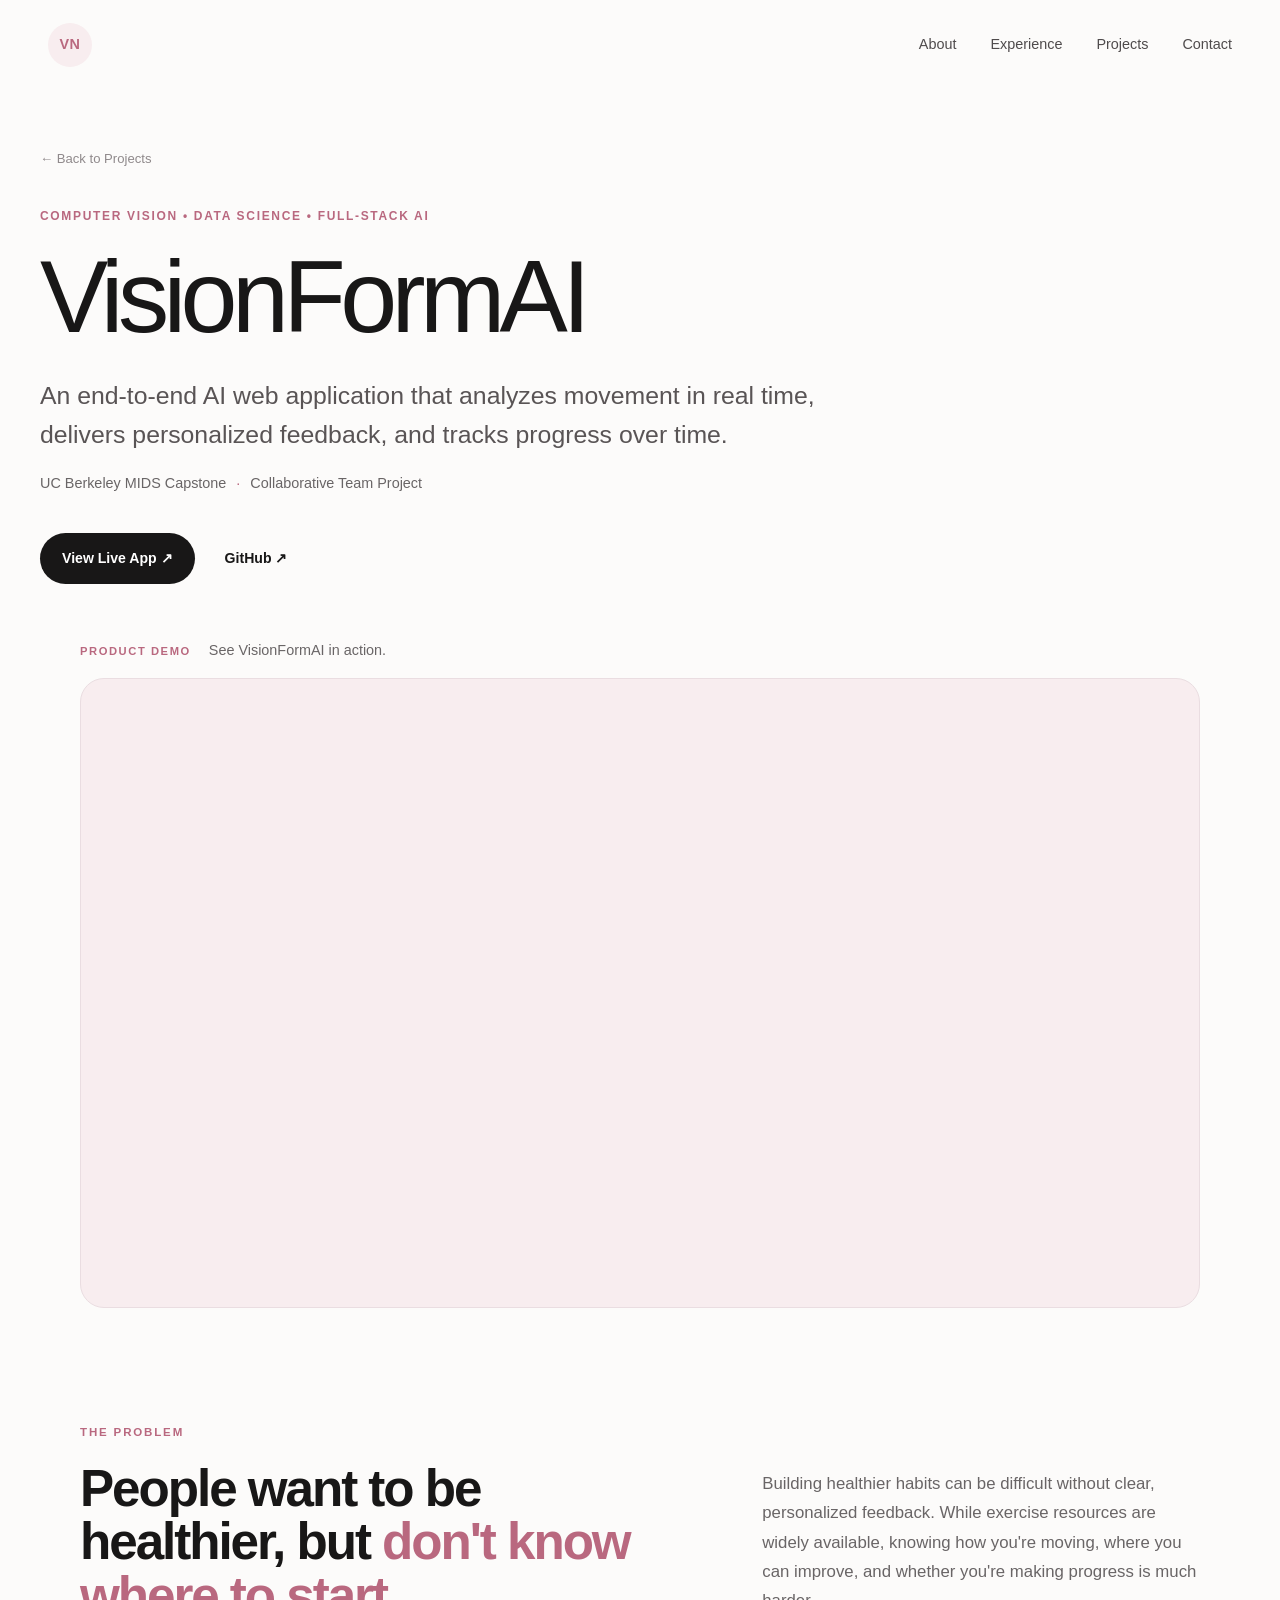
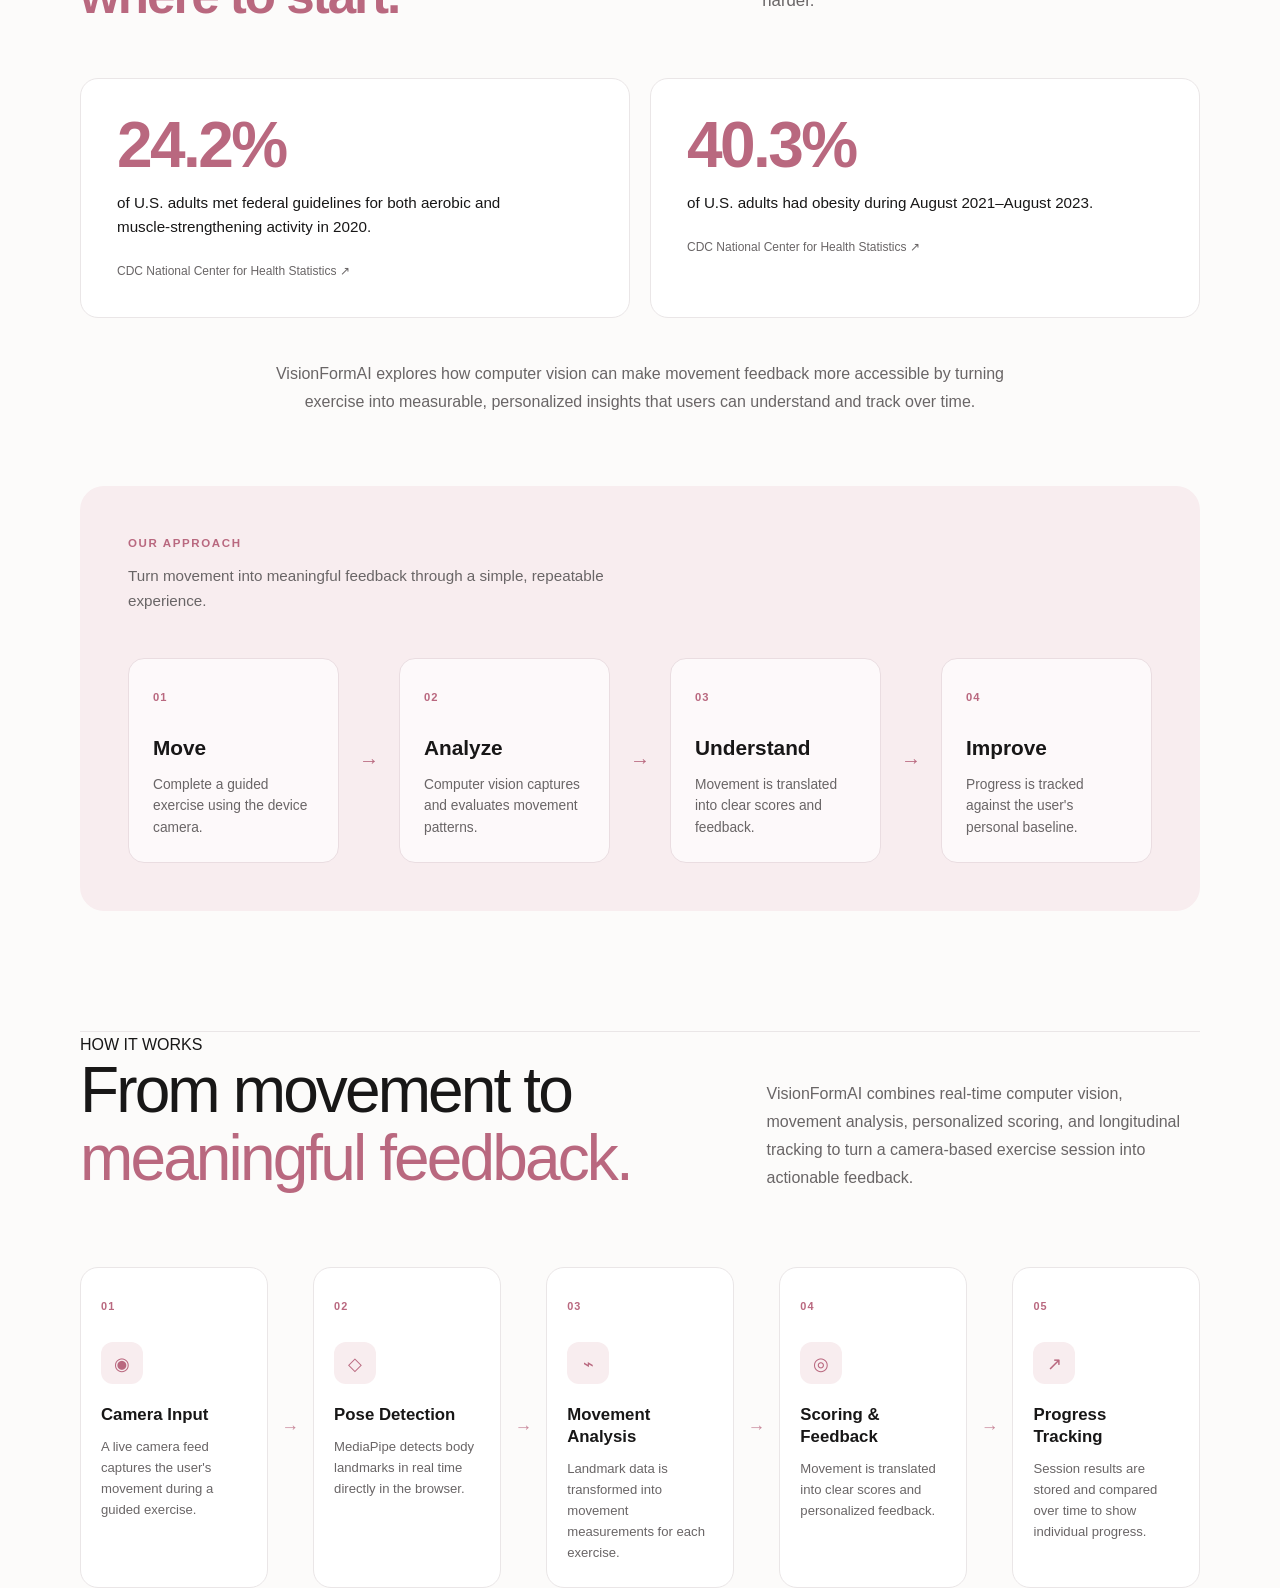
==== projects/vision-form-ai.html @ 1af7cec3 "Build VisionFormAI case study and reorganize styles" ====
<!DOCTYPE html>
<html lang="en">

<head>
    <meta charset="UTF-8">
    <meta name="viewport" content="width=device-width, initial-scale=1.0">

    <title>VisionFormAI | Vanessa Navarro</title>

    <link rel="stylesheet" href="../css/styles.css">
    <link rel="stylesheet" href="../css/vision-form-ai.css">
</head>

<body>

    <!-- Navigation -->
    <nav class="navbar project-navbar">

        <a href="../index.html" class="logo">VN</a>

        <div class="nav-links">
            <a href="../index.html#about">About</a>
            <a href="../index.html#experience">Experience</a>
            <a href="../index.html#projects">Projects</a>
            <a href="../index.html#contact">Contact</a>
        </div>

    </nav>


    <main>

        <!-- Project Hero -->
        <section class="project-hero">

            <a href="../index.html#projects" class="back-link">
                ← Back to Projects
            </a>

            <div class="project-hero-content">

                <p class="project-eyebrow">
                    COMPUTER VISION • DATA SCIENCE • FULL-STACK AI
                </p>

                <h1>VisionFormAI</h1>

                <p class="project-hero-description">
                    An end-to-end AI web application that analyzes movement
                    in real time, delivers personalized feedback, and tracks
                    progress over time.
                </p>

                <p class="project-collaboration">
                    UC Berkeley MIDS Capstone <span>·</span> Collaborative Team Project
                </p>

                <div class="project-hero-links">

                    <a href="YOUR-LIVE-APP-URL"
                       target="_blank"
                       rel="noopener noreferrer"
                       class="project-primary-link">
                        View Live App ↗
                    </a>

                    <a href="YOUR-GITHUB-URL"
                       target="_blank"
                       rel="noopener noreferrer">
                        GitHub ↗
                    </a>

                </div>

            </div>


            <!-- Main Product Preview -->
            <div class="project-demo">

    <div class="demo-label">
        <span>PRODUCT DEMO</span>
        <p>See VisionFormAI in action.</p>
    </div>

    <div class="demo-video">
        <iframe
            src="https://www.youtube.com/embed/pR-IyBrsVGQ"
            title="VisionFormAI Product Demo"
            allow="accelerometer; autoplay; clipboard-write; encrypted-media; gyroscope; picture-in-picture; web-share"
            allowfullscreen>
        </iframe>
    </div>

</div>

        </section>

      <!-- Problem & Approach -->
<section class="case-section problem-section">


    <div class="problem-intro">

    <div class="problem-heading">
        <span class="section-label">THE PROBLEM</span>

        <h2>
            People want to be healthier, but
            <span>don't know where to start.</span>
        </h2>
    </div>

    <div class="problem-context">
        <p>
            Building healthier habits can be difficult without clear,
            personalized feedback. While exercise resources are widely
            available, knowing how you're moving, where you can improve,
            and whether you're making progress is much harder.
        </p>
    </div>

</div>

<div class="problem-stats">

    <div class="problem-stat">
        <span class="stat-number">24.2%</span>
        <p>
            of U.S. adults met federal guidelines for both aerobic and
            muscle-strengthening activity in 2020.
        </p>
        <a href="https://www.cdc.gov/nchs/products/databriefs/db443.htm"
           target="_blank"
           rel="noopener noreferrer">
            CDC National Center for Health Statistics ↗
        </a>
    </div>

    <div class="problem-stat">
        <span class="stat-number">40.3%</span>
        <p>
            of U.S. adults had obesity during August 2021–August 2023.
        </p>
        <a href="https://www.cdc.gov/nchs/products/databriefs/db508.htm"
           target="_blank"
           rel="noopener noreferrer">
            CDC National Center for Health Statistics ↗
        </a>
    </div>

</div>

<p class="problem-bridge">
    VisionFormAI explores how computer vision can make movement feedback
    more accessible by turning exercise into measurable, personalized
    insights that users can understand and track over time.
</p>


    <!-- Approach -->
    <div class="approach-block">

        <div class="approach-intro">
            <p class="approach-label">OUR APPROACH</p>

            <p>
                Turn movement into meaningful feedback through a simple,
                repeatable experience.
            </p>
        </div>


        <div class="approach-flow">

            <div class="approach-step">
                <span class="step-number">01</span>
                <h3>Move</h3>
                <p>Complete a guided exercise using the device camera.</p>
            </div>

            <div class="approach-arrow">→</div>

            <div class="approach-step">
                <span class="step-number">02</span>
                <h3>Analyze</h3>
                <p>Computer vision captures and evaluates movement patterns.</p>
            </div>

            <div class="approach-arrow">→</div>

            <div class="approach-step">
                <span class="step-number">03</span>
                <h3>Understand</h3>
                <p>Movement is translated into clear scores and feedback.</p>
            </div>

            <div class="approach-arrow">→</div>

            <div class="approach-step">
                <span class="step-number">04</span>
                <h3>Improve</h3>
                <p>Progress is tracked against the user's personal baseline.</p>
            </div>

        </div>

    </div>

</section>  

<!-- How It Works -->
<section class="case-section how-it-works-section">

    <div class="case-section-label">
        <p>HOW IT WORKS</p>
    </div>

    <div class="how-it-works-header">

        <h2>
            From movement to
            <span>meaningful feedback.</span>
        </h2>

        <p>
            VisionFormAI combines real-time computer vision, movement
            analysis, personalized scoring, and longitudinal tracking
            to turn a camera-based exercise session into actionable
            feedback.
        </p>

    </div>


    <!-- Technical Pipeline -->
    <div class="system-flow">

        <div class="system-step">
            <span class="system-number">01</span>

            <div class="system-icon">◉</div>

            <h3>Camera Input</h3>

            <p>
                A live camera feed captures the user's movement
                during a guided exercise.
            </p>
        </div>


        <div class="system-connector">→</div>


        <div class="system-step">
            <span class="system-number">02</span>

            <div class="system-icon">◇</div>

            <h3>Pose Detection</h3>

            <p>
                MediaPipe detects body landmarks in real time
                directly in the browser.
            </p>
        </div>


        <div class="system-connector">→</div>


        <div class="system-step">
            <span class="system-number">03</span>

            <div class="system-icon">⌁</div>

            <h3>Movement Analysis</h3>

            <p>
                Landmark data is transformed into movement
                measurements for each exercise.
            </p>
        </div>


        <div class="system-connector">→</div>


        <div class="system-step">
            <span class="system-number">04</span>

            <div class="system-icon">◎</div>

            <h3>Scoring & Feedback</h3>

            <p>
                Movement is translated into clear scores and
                personalized feedback.
            </p>
        </div>


        <div class="system-connector">→</div>


        <div class="system-step">
            <span class="system-number">05</span>

            <div class="system-icon">↗</div>

            <h3>Progress Tracking</h3>

            <p>
                Session results are stored and compared over
                time to show individual progress.
            </p>
        </div>

    </div>

</section>

    </main>

    <script src="../js/script.js"></script>

</body>

</html>
---- css/styles.css ----
/* ========================================
   BASE
======================================== */

* {
    margin: 0;
    padding: 0;
    box-sizing: border-box;
}

html {
    scroll-behavior: smooth;
}

body {
    font-family: Arial, Helvetica, sans-serif;
    background: #fcfbfa;
    color: #181717;
    line-height: 1.6;
}

a {
    color: inherit;
    text-decoration: none;
}


/* ========================================
   NAVIGATION
======================================== */

header {
    position: absolute;
    top: 0;
    left: 0;
    width: 100%;
    z-index: 100;
}

.navbar {
    max-width: 1280px;
    height: 90px;
    margin: 0 auto;
    padding: 0 48px;

    display: flex;
    align-items: center;
    justify-content: space-between;
}

.logo {
    width: 44px;
    height: 44px;

    display: flex;
    align-items: center;
    justify-content: center;

    border-radius: 50%;

    background: #f8edef;
    color: #b9687f;

    font-size: 0.9rem;
    font-weight: 700;
    letter-spacing: 0.04em;
}

.nav-links {
    display: flex;
    align-items: center;
    gap: 34px;
}

.nav-links a {
    position: relative;

    font-size: 0.9rem;
    font-weight: 500;

    color: #4f4b4c;

    transition: color 0.2s ease;
}

.nav-links a:hover {
    color: #b9687f;
}


/* ========================================
   HERO
======================================== */

.hero {
    position: relative;
    min-height: 100vh;
    overflow: hidden;

    display: flex;
    align-items: center;
}

.hero-content {
    position: relative;
    z-index: 2;

    width: 100%;
    max-width: 1180px;

    margin: 0 auto;
    padding: 150px 48px 100px;
}

.eyebrow {
    margin-bottom: 24px;

    color: #b9687f;

    font-size: 0.72rem;
    font-weight: 700;
    letter-spacing: 0.18em;
}

.eyebrow span {
    padding: 0 5px;
    color: #d9a2b1;
}

.hero h1 {
    max-width: 1000px;

    font-size: clamp(3.4rem, 7vw, 6.5rem);
    font-weight: 500;
    line-height: 0.98;
    letter-spacing: -0.055em;
}

.name-accent {
    color: #b9687f;
}

.hero-headline {
    max-width: 720px;
    margin-top: 38px;

    font-size: clamp(1.45rem, 2.5vw, 2.1rem);
    font-weight: 400;
    line-height: 1.35;
    letter-spacing: -0.025em;
}

.hero-description {
    max-width: 650px;
    margin-top: 24px;

    color: #696566;

    font-size: 1.05rem;
    line-height: 1.75;
}

.explore-link {
    display: inline-flex;
    align-items: center;
    gap: 12px;

    margin-top: 38px;
    padding-bottom: 5px;

    border-bottom: 1px solid #c98a9c;

    color: #8f5264;

    font-size: 0.92rem;
    font-weight: 600;

    transition:
        color 0.2s ease,
        gap 0.2s ease;
}

.explore-link:hover {
    color: #b9687f;
    gap: 16px;
}

.arrow {
    font-size: 1.1rem;
}
/* ---------- HERO PORTRAIT ---------- */

.hero-portrait {
    position: absolute;

    right: 15px;
    top: 245px;

    z-index: 1;
}

.hero-portrait-ring {
    width: 375px;
    height: 375px;

    padding: 4px;

    border: 1px solid #eadadd;
    border-radius: 50%;

    background: #ffffff;

    box-shadow: 0 22px 60px rgba(45, 30, 35, 0.10);

    overflow: hidden;
}

.hero-portrait-ring img {
    width: 100%;
    height: 100%;

    display: block;

    border-radius: 50%;

    object-fit: cover;
    object-position: center;
}
.hero h1 {
    position: relative;
    z-index: 2;
}

/* ========================================
   HERO BACKGROUND ACCENTS
======================================== */

.hero-accent {
    position: absolute;

    border-radius: 50%;

    filter: blur(1px);

    pointer-events: none;
}

.hero-accent-one {
    width: 480px;
    height: 480px;

    top: 10%;
    right: -150px;

    background:
        radial-gradient(
            circle,
            rgba(233, 183, 197, 0.28) 0%,
            rgba(248, 237, 239, 0.15) 48%,
            rgba(252, 251, 250, 0) 72%
        );
}

.hero-accent-two {
    width: 330px;
    height: 330px;

    left: -170px;
    bottom: -50px;

    background:
        radial-gradient(
            circle,
            rgba(233, 183, 197, 0.18) 0%,
            rgba(252, 251, 250, 0) 70%
        );
}
/* ========================================
   ABOUT
======================================== */

.about-section {
    padding-top: 140px;
    padding-bottom: 160px;
}

.about-grid {
    display: grid;
    grid-template-columns: 0.9fr 1.1fr;
    gap: 100px;

    margin-top: 50px;

    align-items: center;
}

.about-visual {
    position: relative;

    max-width: 470px;
}

.about-image-wrapper {
    overflow: hidden;
    width: 100%;
    aspect-ratio: 4 / 5;
    border-radius: 24px;
    background: #f8edef;
}

.about-image {
    width: 100%;
    height: 100%;
    display: block;
    object-fit: cover;
    object-position: center;
}


/* Floating education card */

.education-card {
    position: absolute;

    right: -55px;
    bottom: 35px;

    width: 245px;
    padding: 22px 24px;

    border: 1px solid rgba(234, 230, 231, 0.9);
    border-radius: 18px;

    background: rgba(255, 255, 255, 0.94);

    box-shadow: 0 18px 50px rgba(30, 20, 23, 0.09);
}

.card-label {
    margin-bottom: 9px;

    color: #b9687f;

    font-size: 0.67rem;
    font-weight: 700;
    letter-spacing: 0.15em;
}

.education-school {
    margin-bottom: 5px;

    font-size: 1.05rem;
    font-weight: 600;
}

.education-card > p:last-child {
    color: #696566;

    font-size: 0.82rem;
    line-height: 1.6;
}


/* About copy */

.about-content h2 {
    max-width: 620px;
    margin: 0;

    font-size: clamp(2.8rem, 5vw, 4.8rem);
    font-weight: 500;
    line-height: 1.05;
    letter-spacing: -0.05em;
}

.about-content h2 span {
    color: #b9687f;
}

.about-intro {
    max-width: 590px;
    margin-top: 38px;

    font-size: 1.2rem;
    line-height: 1.7;
}

.about-text {
    max-width: 590px;
    margin-top: 20px;

    color: #696566;

    font-size: 1rem;
    line-height: 1.75;
}


/* Interest tags */

.about-focus {
    margin-top: 38px;
}

.focus-tags {
    display: flex;
    flex-wrap: wrap;
    gap: 9px;
}

.focus-tags span {
    padding: 8px 14px;

    border: 1px solid #e5dfe1;
    border-radius: 100px;

    background: #ffffff;

    color: #595455;

    font-size: 0.78rem;
    font-weight: 500;
}

/* ========================================
   GENERAL SECTIONS
======================================== */

.section {
    max-width: 1180px;
    margin: 0 auto;
    padding: 120px 48px;
}

.section-label,
.project-type {
    color: #b9687f;

    font-size: 0.72rem;
    font-weight: 700;
    letter-spacing: 0.16em;
}

.section h2 {
    margin-top: 14px;
    margin-bottom: 30px;

    font-size: clamp(2.2rem, 4vw, 3.7rem);
    font-weight: 500;
    line-height: 1.1;
    letter-spacing: -0.04em;
}


/* ========================================
   PROJECTS — TEMPORARY
======================================== */

.project-grid {
    display: grid;
    grid-template-columns: repeat(2, 1fr);
    gap: 28px;

    margin-top: 55px;
}

.project-card {
    overflow: hidden;

    border: 1px solid #eae6e7;
    border-radius: 20px;

    background: #ffffff;

    transition:
        transform 0.25s ease,
        box-shadow 0.25s ease;
}

.project-card:hover {
    transform: translateY(-4px);
    box-shadow: 0 18px 50px rgba(30, 20, 23, 0.07);
}

.project-image {
    height: 330px;
    overflow: hidden;

    background: #f4f8f7;
}

.project-image img {
    width: 100%;
    height: 100%;

    display: block;

    object-fit: cover;
    object-position: center;

    transition: transform 0.45s ease;
}

.project-card:hover .project-image img {
    transform: scale(1.025);
}

.project-content {
    padding: 30px;
}

.project-content h3 {
    margin-top: 10px;

    font-size: 1.7rem;
    font-weight: 500;
}

.project-content > p:not(.project-type) {
    margin-top: 12px;
    color: #696566;
}

.project-content a {
    display: inline-block;

    margin-top: 24px;

    color: #8f5264;
    font-weight: 600;
}
.project-link span {
    display: inline-block;
    margin-left: 4px;

    transition: transform 0.2s ease;
}

.project-card:hover .project-link span {
    transform: translateX(4px);
}

/* ========================================
   EXPERIENCE
======================================== */

.experience-section {
    padding-top: 150px;
    padding-bottom: 160px;
}

.experience-heading {
    max-width: 800px;
}

.experience-heading span {
    color: #b9687f;
}


/* ---------- FEATURED EXPERIENCE ---------- */

.featured-experience {
    margin-top: 65px;
    padding: 42px;

    border: 1px solid #eae6e7;
    border-radius: 24px;

    background: #ffffff;

    box-shadow: 0 18px 60px rgba(30, 20, 23, 0.035);
}

.experience-header {
    display: flex;
    align-items: flex-start;
    justify-content: space-between;
    gap: 40px;
}

.experience-company {
    margin-bottom: 8px;

    color: #b9687f;

    font-size: 0.75rem;
    font-weight: 700;
    letter-spacing: 0.12em;
    text-transform: uppercase;
}

.experience-header h3 {
    font-size: 2rem;
    font-weight: 500;
    line-height: 1.2;
    letter-spacing: -0.03em;
}

.experience-team {
    margin-top: 8px;

    color: #696566;

    font-size: 0.95rem;
}

.experience-date {
    padding-top: 5px;

    color: #8f898b;

    font-size: 0.72rem;
    font-weight: 700;
    letter-spacing: 0.12em;

    white-space: nowrap;
}

.experience-summary {
    max-width: 760px;
    margin-top: 30px;

    color: #595455;

    font-size: 1.05rem;
    line-height: 1.75;
}


/* ---------- IMPACT CARDS ---------- */

.impact-grid {
    display: grid;
    grid-template-columns: repeat(3, 1fr);
    gap: 14px;

    margin-top: 42px;
}

.impact-card {
    min-height: 190px;
    padding: 24px;

    border: 1px solid #eee8ea;
    border-radius: 16px;

    background: #fcfbfa;

    transition:
        transform 0.25s ease,
        box-shadow 0.25s ease,
        border-color 0.25s ease;
}

.impact-card:hover {
    transform: translateY(-3px);

    border-color: #e4cbd2;

    box-shadow: 0 14px 35px rgba(30, 20, 23, 0.055);
}

.impact-title {
    color: #b9687f;

    font-size: 1.15rem;
    font-weight: 600;
    line-height: 1.25;
}

.impact-card > p:not(.impact-title) {
    margin-top: 15px;

    color: #696566;

    font-size: 0.88rem;
    line-height: 1.65;
}


/* ---------- PREVIOUS EXPERIENCE ---------- */

.previous-experience {
    margin-top: 90px;
}

.previous-label {
    margin-bottom: 34px;

    color: #b9687f;

    font-size: 0.72rem;
    font-weight: 700;
    letter-spacing: 0.16em;
}

.timeline-item {
    display: grid;
    grid-template-columns: 130px 35px 1fr;

    min-height: 125px;
}

.timeline-date {
    padding-top: 2px;

    color: #8f898b;

    font-size: 0.75rem;
    font-weight: 600;
    letter-spacing: 0.06em;
}

.timeline-marker {
    position: relative;

    display: flex;
    justify-content: center;
}

.timeline-marker::after {
    content: "";

    position: absolute;

    top: 13px;
    bottom: 0;

    width: 1px;

    background: #e4d9dc;
}

.timeline-marker span {
    position: relative;

    width: 9px;
    height: 9px;

    margin-top: 4px;

    border: 2px solid #b9687f;
    border-radius: 50%;

    background: #fcfbfa;

    z-index: 2;
}

.timeline-item:last-child .timeline-marker::after {
    display: none;
}

.timeline-content {
    padding-left: 18px;
    padding-bottom: 40px;
}

.timeline-content h3 {
    font-size: 1.15rem;
    font-weight: 600;
}

.timeline-company {
    margin-top: 4px;

    color: #595455;

    font-size: 0.92rem;
}

.timeline-description {
    margin-top: 8px;

    color: #8a8486;

    font-size: 0.83rem;
}

/* ========================================
   CONTACT
======================================== */

.contact-section {
    padding-top: 60px;
    padding-bottom: 60px;
}

.contact-card {
    position: relative;
    overflow: hidden;

    padding: 80px 70px;

    border: 1px solid #eadde1;
    border-radius: 28px;

    background: #f8edef;
}

/* Soft decorative glow */
.contact-card::after {
    content: "";

    position: absolute;
    right: -120px;
    bottom: -170px;

    width: 400px;
    height: 400px;

    border-radius: 50%;

    background: rgba(233, 183, 197, 0.28);
    filter: blur(20px);

    pointer-events: none;
}

.contact-label {
    position: relative;
    z-index: 1;

    margin-bottom: 24px;

    color: #b9687f;

    font-size: 0.75rem;
    font-weight: 700;
    letter-spacing: 0.16em;
}

.contact-card h2 {
    position: relative;
    z-index: 1;

    max-width: 800px;

    font-size: clamp(3rem, 5vw, 5rem);
    font-weight: 400;
    line-height: 1.05;
    letter-spacing: -0.045em;
}

.contact-card h2 span {
    color: #b9687f;
}

.contact-text {
    position: relative;
    z-index: 1;

    max-width: 620px;
    margin-top: 28px;

    color: #696566;

    font-size: 1.05rem;
    line-height: 1.7;
}


/* ---------- CONTACT LINKS ---------- */

.contact-links {
    position: relative;
    z-index: 1;

    display: flex;
    align-items: center;
    gap: 30px;

    margin-top: 42px;
}

.contact-links a {
    color: #181717;

    font-size: 0.9rem;
    font-weight: 600;

    text-decoration: none;
}

.contact-links a span {
    display: inline-block;
    margin-left: 3px;

    transition: transform 0.2s ease;
}

.contact-links a:hover span {
    transform: translate(3px, -3px);
}

.contact-primary {
    padding: 14px 22px;

    border-radius: 100px;

    background: #181717;
    color: #ffffff !important;

    transition:
        transform 0.2s ease,
        box-shadow 0.2s ease;
}

.contact-primary:hover {
    transform: translateY(-2px);

    box-shadow: 0 8px 20px rgba(24, 23, 23, 0.12);
}


/* ========================================
   FOOTER
======================================== */

.site-footer {
    display: flex;
    justify-content: space-between;
    align-items: center;

    max-width: 1320px;
    margin: 0 auto;
    padding: 25px 40px 40px;

    color: #8f898b;

    font-size: 0.75rem;
}
/* ========================================
   MOBILE
======================================== */

@media (max-width: 750px) {

    .navbar {
        height: 76px;
        padding: 0 24px;
    }

    .nav-links {
        gap: 17px;
    }

    .nav-links a {
        font-size: 0.78rem;
    }

    .hero-content,
    .section {
        padding-left: 24px;
        padding-right: 24px;
    }

    .hero-content {
        padding-top: 130px;
    }

    .hero h1 {
        font-size: clamp(3.2rem, 15vw, 4.8rem);
    }

    .hero-headline {
        margin-top: 30px;
    }

    .hero-description {
        font-size: 0.98rem;
    }
        .featured-experience {
    padding: 28px 22px;
}

.experience-header {
    flex-direction: column;
    gap: 16px;
}

.experience-date {
    order: -1;
}

.impact-grid {
    grid-template-columns: 1fr;
}

.impact-card {
    min-height: auto;
}

.timeline-item {
    grid-template-columns: 95px 25px 1fr;
}

.timeline-content {
    padding-left: 12px;
}
.contact-section {
    padding-top: 30px;
}

.contact-card {
    padding: 55px 28px;
    border-radius: 22px;
}

.contact-card h2 {
    font-size: 2.7rem;
}

.contact-links {
    flex-wrap: wrap;
    gap: 22px;
}

.contact-primary {
    width: 100%;
    text-align: center;
}

.site-footer {
    flex-direction: column;
    gap: 8px;

    padding: 20px 24px 35px;

    text-align: center;
}

}
---- css/vision-form-ai.css ----
/* ========================================
   PROJECT CASE STUDY
======================================== */

.project-navbar {
    background: rgba(252, 251, 250, 0.92);
}


/* ---------- PROJECT HERO ---------- */

.project-hero {
    max-width: 1320px;
    margin: 0 auto;
    padding: 55px 40px 110px;
}

.back-link {
    display: inline-block;

    margin-bottom: 38px;

    color: #8f898b;

    font-size: 0.82rem;
    font-weight: 500;

    text-decoration: none;

    transition:
        color 0.2s ease,
        transform 0.2s ease;
}

.back-link:hover {
    color: #b9687f;
    transform: translateX(-3px);
}

.project-hero-content {
    max-width: 950px;
}

.project-eyebrow {
    margin-bottom: 22px;

    color: #b9687f;

    font-size: 0.75rem;
    font-weight: 700;
    letter-spacing: 0.14em;
}

.project-hero h1 {
    font-size: clamp(4rem, 8vw, 7.5rem);
    font-weight: 400;
    line-height: 0.95;
    letter-spacing: -0.055em;
}

.project-hero-description {
    max-width: 820px;
    margin-top: 32px;

    color: #595455;

    font-size: clamp(1.2rem, 2vw, 1.55rem);
    line-height: 1.55;
}

.project-hero-links {
    display: flex;
    align-items: center;
    gap: 30px;

    margin-top: 38px;
}

.project-hero-links a {
    color: #181717;

    font-size: 0.88rem;
    font-weight: 600;

    text-decoration: none;

    transition: color 0.2s ease;
}

.project-hero-links a:hover {
    color: #b9687f;
}

.project-hero-links .project-primary-link {
    padding: 14px 22px;

    border-radius: 100px;

    background: #181717;
    color: #ffffff;
}

.project-hero-links .project-primary-link:hover {
    color: #ffffff;
    transform: translateY(-2px);
}
 
.project-collaboration {
    margin-top: 18px;
    color: #696566;
    font-size: 0.9rem;
    font-weight: 500;
}

.project-collaboration span {
    color: #b9687f;
    margin: 0 6px;
}


/* ---------- PROJECT DEMO ---------- */

.project-demo {
    max-width: 1120px;
    margin: 55px auto 0;
}

.demo-label {
    display: flex;
    align-items: baseline;
    gap: 18px;

    margin-bottom: 16px;
}

.demo-label span {
    color: #b9687f;

    font-size: 0.7rem;
    font-weight: 700;
    letter-spacing: 0.14em;
}

.demo-label p {
    color: #696566;

    font-size: 0.9rem;
}

.demo-video {
    position: relative;

    width: 100%;
    aspect-ratio: 16 / 9;

    padding: 14px;

    overflow: hidden;

    border: 1px solid #eadde1;
    border-radius: 24px;

    background: #f8edef;
}

.demo-video iframe {
    width: 100%;
    height: 100%;

    display: block;

    border: 0;
    border-radius: 14px;
}
/* ========================================
   CASE STUDY — PROBLEM & APPROACH
======================================== */

/* ---------- PROBLEM ---------- */

.problem-intro {
    display: grid;
    grid-template-columns: 1.15fr 0.85fr;
    gap: 90px;
    align-items: end;
}

.problem-heading h2 {
    max-width: 650px;
    margin-top: 18px;

    font-size: clamp(2.4rem, 4vw, 4rem);
    line-height: 1.05;
    letter-spacing: -0.04em;
}

.problem-heading h2 span {
    color: #b9687f;
}

.problem-context {
    padding-bottom: 7px;
}

.problem-context p {
    max-width: 470px;

    color: #696566;
    font-size: 1.05rem;
    line-height: 1.75;
}


/* Statistics */

.problem-stats {
    display: grid;
    grid-template-columns: repeat(2, 1fr);
    gap: 20px;

    margin-top: 55px;
}

.problem-stat {
    padding: 34px 36px;

    background: #ffffff;
    border: 1px solid #eae6e7;
    border-radius: 18px;
}

.stat-number {
    display: block;

    margin-bottom: 14px;

    color: #b9687f;
    font-size: clamp(2.8rem, 5vw, 4.5rem);
    font-weight: 600;
    line-height: 1;
    letter-spacing: -0.04em;
}

.problem-stat p {
    max-width: 420px;
    margin-bottom: 18px;

    color: #181717;
    font-size: 0.95rem;
    line-height: 1.6;
}

.problem-stat a {
    color: #696566;

    font-size: 0.75rem;
    text-decoration: none;
}

.problem-stat a:hover {
    color: #b9687f;
}


/* Connection to VisionFormAI */

.problem-bridge {
    max-width: 760px;

    margin: 42px auto 0;

    color: #696566;
    font-size: 1rem;
    line-height: 1.75;
    text-align: center;
}


/* ---------- APPROACH ---------- */

.approach-block {
    margin-top: 70px;
    margin-bottom: 120px;
    padding: 48px;
    background: #f8edef;
    border-radius: 24px;
}

.approach-intro {
    display: block;
    max-width: 520px;

    margin-bottom: 45px;
}

.approach-label {
    color: #b9687f;

    font-size: 0.72rem;
    font-weight: 700;
    letter-spacing: 0.14em;

    white-space: nowrap;
}

.approach-intro > p:last-child {
    max-width: 500px;
    margin-top: 12px;

    color: #696566;

    font-size: 0.95rem;
    line-height: 1.6;
}

.approach-flow {
    display: grid;
    grid-template-columns: 1fr auto 1fr auto 1fr auto 1fr;
    gap: 20px;
    align-items: center;
}

.approach-step {
    min-height: 185px;
    padding: 24px;

    border: 1px solid #eadde1;
    border-radius: 16px;

    background: rgba(255, 255, 255, 0.7);
}

.step-number {
    color: #b9687f;

    font-size: 0.7rem;
    font-weight: 700;
    letter-spacing: 0.1em;
}

.approach-step h3 {
    margin-top: 22px;

    font-size: 1.3rem;
    font-weight: 600;
}

.approach-step p {
    margin-top: 10px;

    color: #696566;

    font-size: 0.86rem;
    line-height: 1.55;
}

.approach-arrow {
    color: #b9687f;

    font-size: 1.25rem;
}
/* ========================================
   CASE STUDY — HOW IT WORKS
======================================== */

.how-it-works-section {
    border-top: 1px solid #eae6e7;
}

.how-it-works-header {
    display: grid;
    grid-template-columns: 1.15fr 0.85fr;
    gap: 100px;
    align-items: end;
}

.how-it-works-header h2 {
    max-width: 680px;

    font-size: clamp(2.8rem, 5vw, 4.8rem);
    font-weight: 400;
    line-height: 1.05;
    letter-spacing: -0.045em;
}

.how-it-works-header h2 span {
    color: #b9687f;
}

.how-it-works-header > p {
    max-width: 500px;

    color: #696566;

    font-size: 1rem;
    line-height: 1.75;
}


/* ---------- SYSTEM FLOW ---------- */

.system-flow {
    display: grid;
    grid-template-columns:
        1fr auto
        1fr auto
        1fr auto
        1fr auto
        1fr;

    gap: 14px;
    align-items: stretch;

    margin-top: 75px;
}

.system-step {
    min-width: 0;
    min-height: 245px;
    padding: 24px 20px;

    border: 1px solid #eae6e7;
    border-radius: 18px;

    background: #ffffff;
}

.system-number {
    color: #b9687f;

    font-size: 0.68rem;
    font-weight: 700;
    letter-spacing: 0.1em;
}

.system-icon {
    display: flex;
    align-items: center;
    justify-content: center;

    width: 42px;
    height: 42px;

    margin-top: 25px;

    border-radius: 12px;

    background: #f8edef;
    color: #b9687f;

    font-size: 1.15rem;
}

.system-step h3 {
    margin-top: 20px;

    font-size: 1.05rem;
    font-weight: 600;
    line-height: 1.3;
}

.system-step p {
    margin-top: 10px;

    color: #696566;

    font-size: 0.82rem;
    line-height: 1.6;
}

.system-connector {
    display: flex;
    align-items: center;

    color: #c9899b;

    font-size: 1.1rem;
}
.case-section {
    width: calc(100% - 48px);
    max-width: 1120px;
    margin-left: auto;
    margin-right: auto;
}


/* ========================================
   MOBILE
======================================== */

@media (max-width: 750px) {

.project-hero {
    padding: 115px 24px 80px;
}

.back-link {
    margin-bottom: 45px;
}

.project-hero h1 {
    font-size: 3.6rem;
}

.project-hero-description {
    font-size: 1.1rem;
}

.project-hero-links {
    flex-wrap: wrap;
    gap: 22px;
}
    /* Hero portrait on mobile */

    .hero-portrait {
        position: relative;

        top: auto;
        right: auto;

        transform: none;

        margin-top: 36px;
    }

    .hero-portrait-ring {
        width: 210px;
        height: 210px;
    }

    .project-grid {
        grid-template-columns: 1fr;
    }

    .hero-accent-one {
        width: 350px;
        height: 350px;
        right: -190px;
    }

    .about-grid {
        grid-template-columns: 1fr;
        gap: 65px;
    }

    .about-visual {
        max-width: 100%;
    }

    .education-card {
        right: 18px;
        bottom: -30px;
    }

    .about-content h2 {
        font-size: clamp(2.7rem, 12vw, 4rem);
    }

    .case-section {
    padding: 80px 24px;
}


.approach-block {
    margin-top: 65px;
    padding: 28px 20px;
}

.approach-intro {
    flex-direction: column;
    gap: 15px;
}

.approach-flow {
    grid-template-columns: 1fr;
}

.approach-arrow {
    transform: rotate(90deg);
    text-align: center;
}

.approach-step {
    min-height: auto;
}
.how-it-works-header {
    grid-template-columns: 1fr;
    gap: 30px;
}

.how-it-works-header h2 {
    font-size: 2.8rem;
}

.system-flow {
    grid-template-columns: 1fr;
    gap: 14px;

    margin-top: 50px;
}

.system-step {
    min-height: auto;
}

.system-connector {
    justify-content: center;
    transform: rotate(90deg);
}
.project-demo {
    margin-top: 45px;
}

.demo-label {
    align-items: flex-start;
    flex-direction: column;
    gap: 5px;
}

.demo-video {
    padding: 8px;
    border-radius: 16px;
}

.demo-video iframe {
    border-radius: 10px;
}
.problem-intro {
    grid-template-columns: 1fr;
    gap: 28px;
}

.problem-stats {
    grid-template-columns: 1fr;
    margin-top: 40px;
}

.problem-stat {
    padding: 28px;
}

.problem-bridge {
    margin-top: 32px;
    text-align: left;
}

}
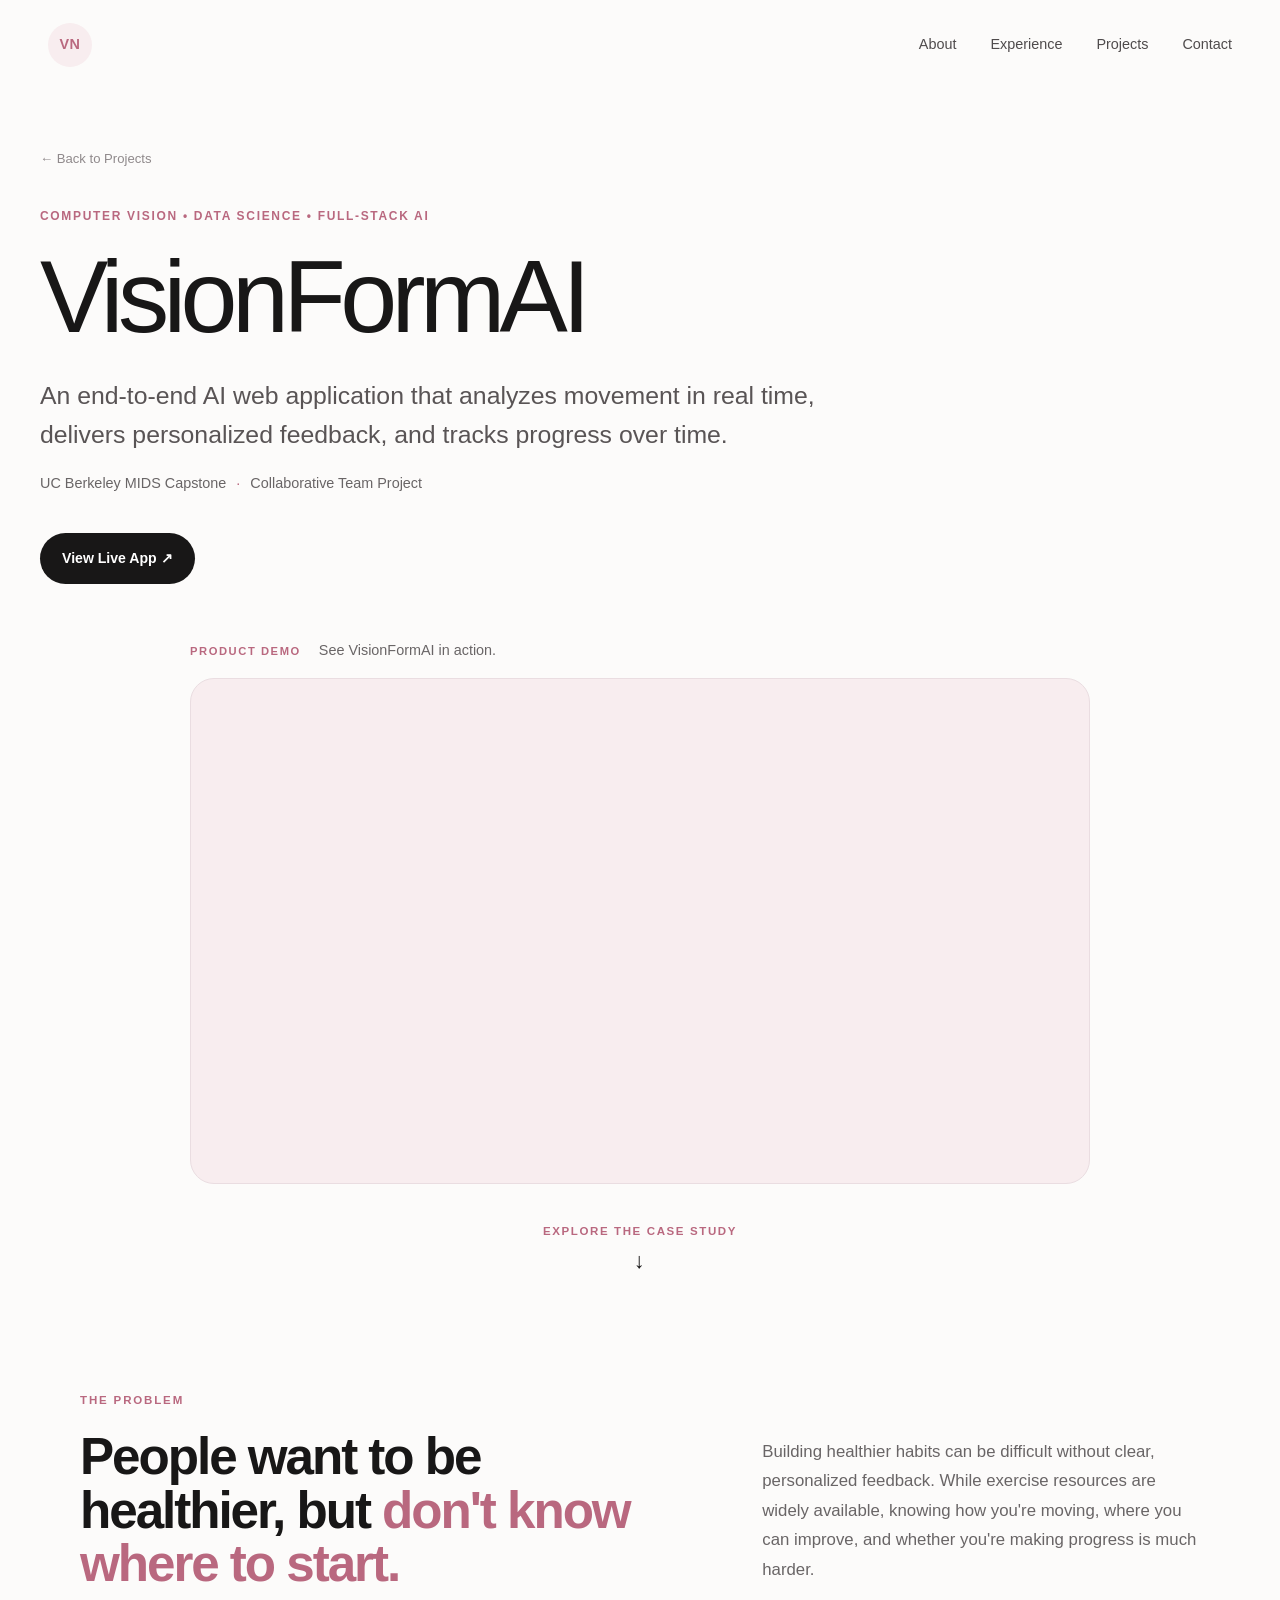
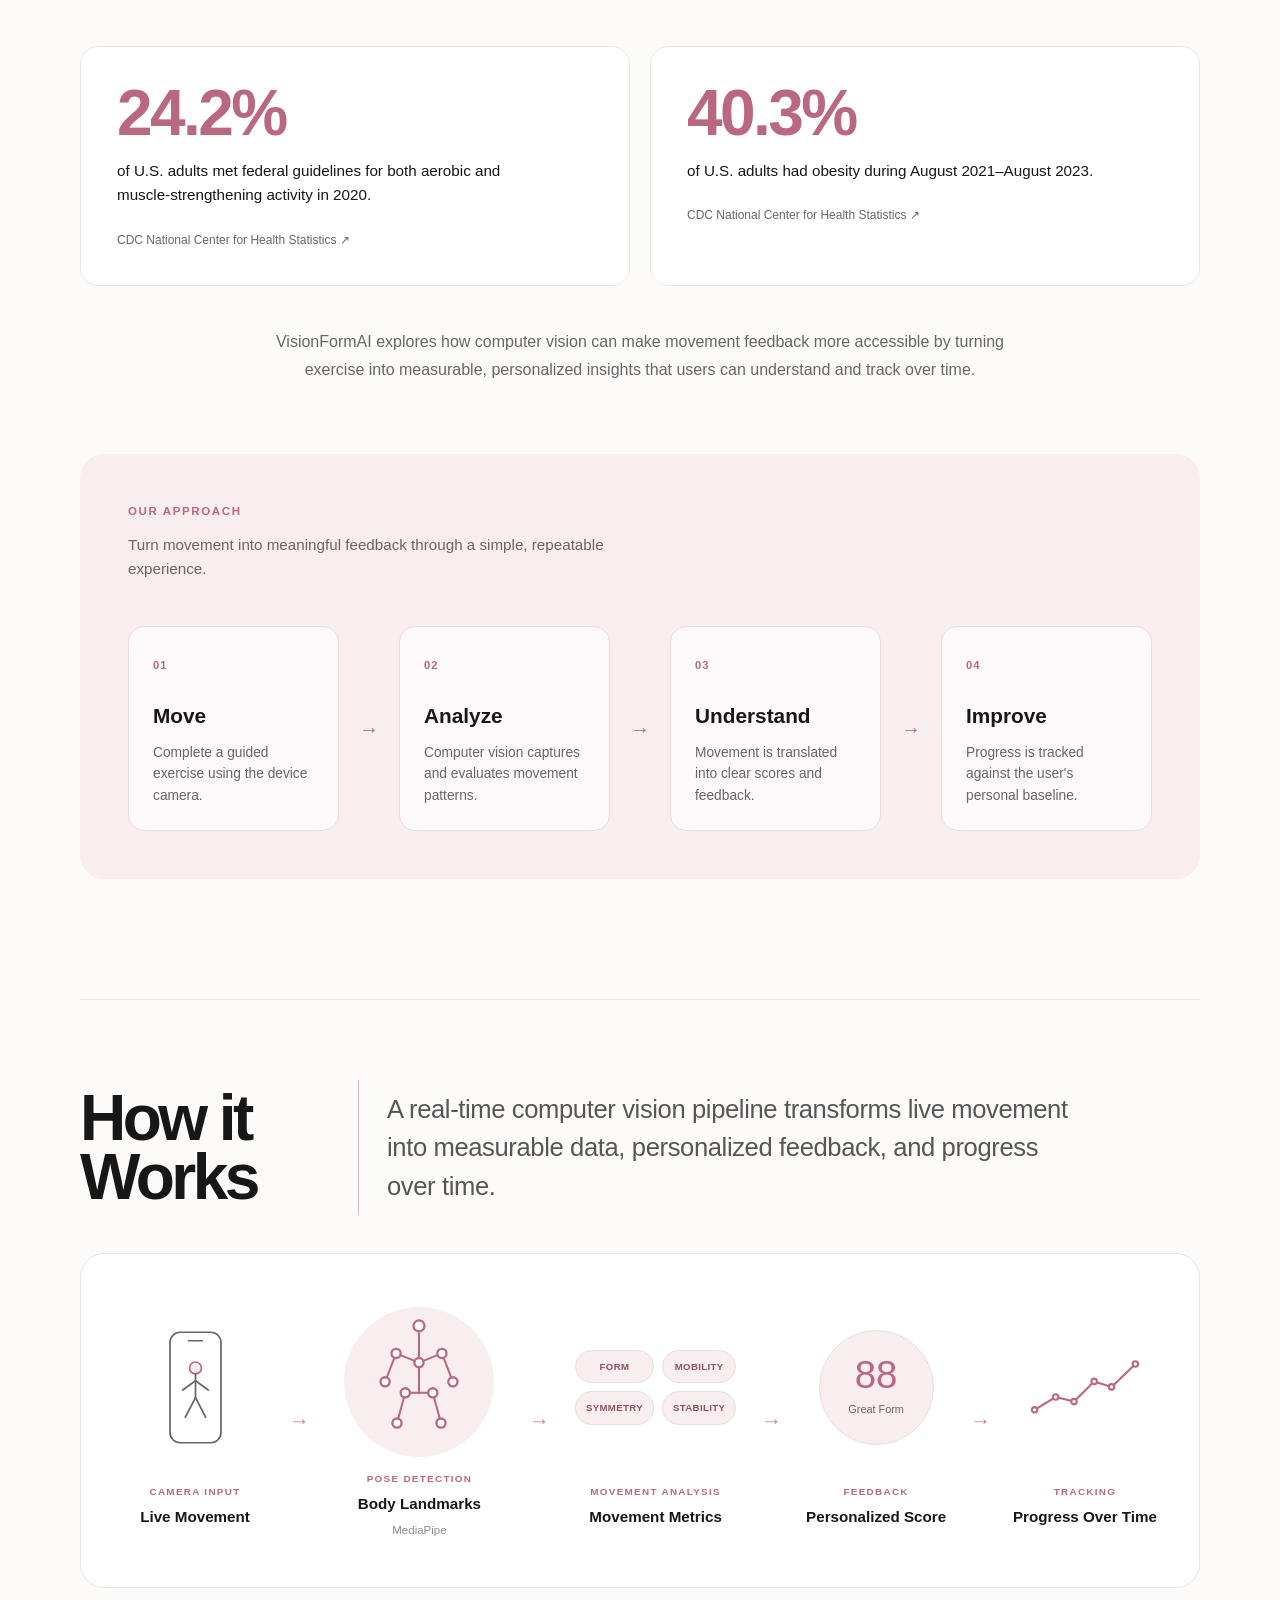
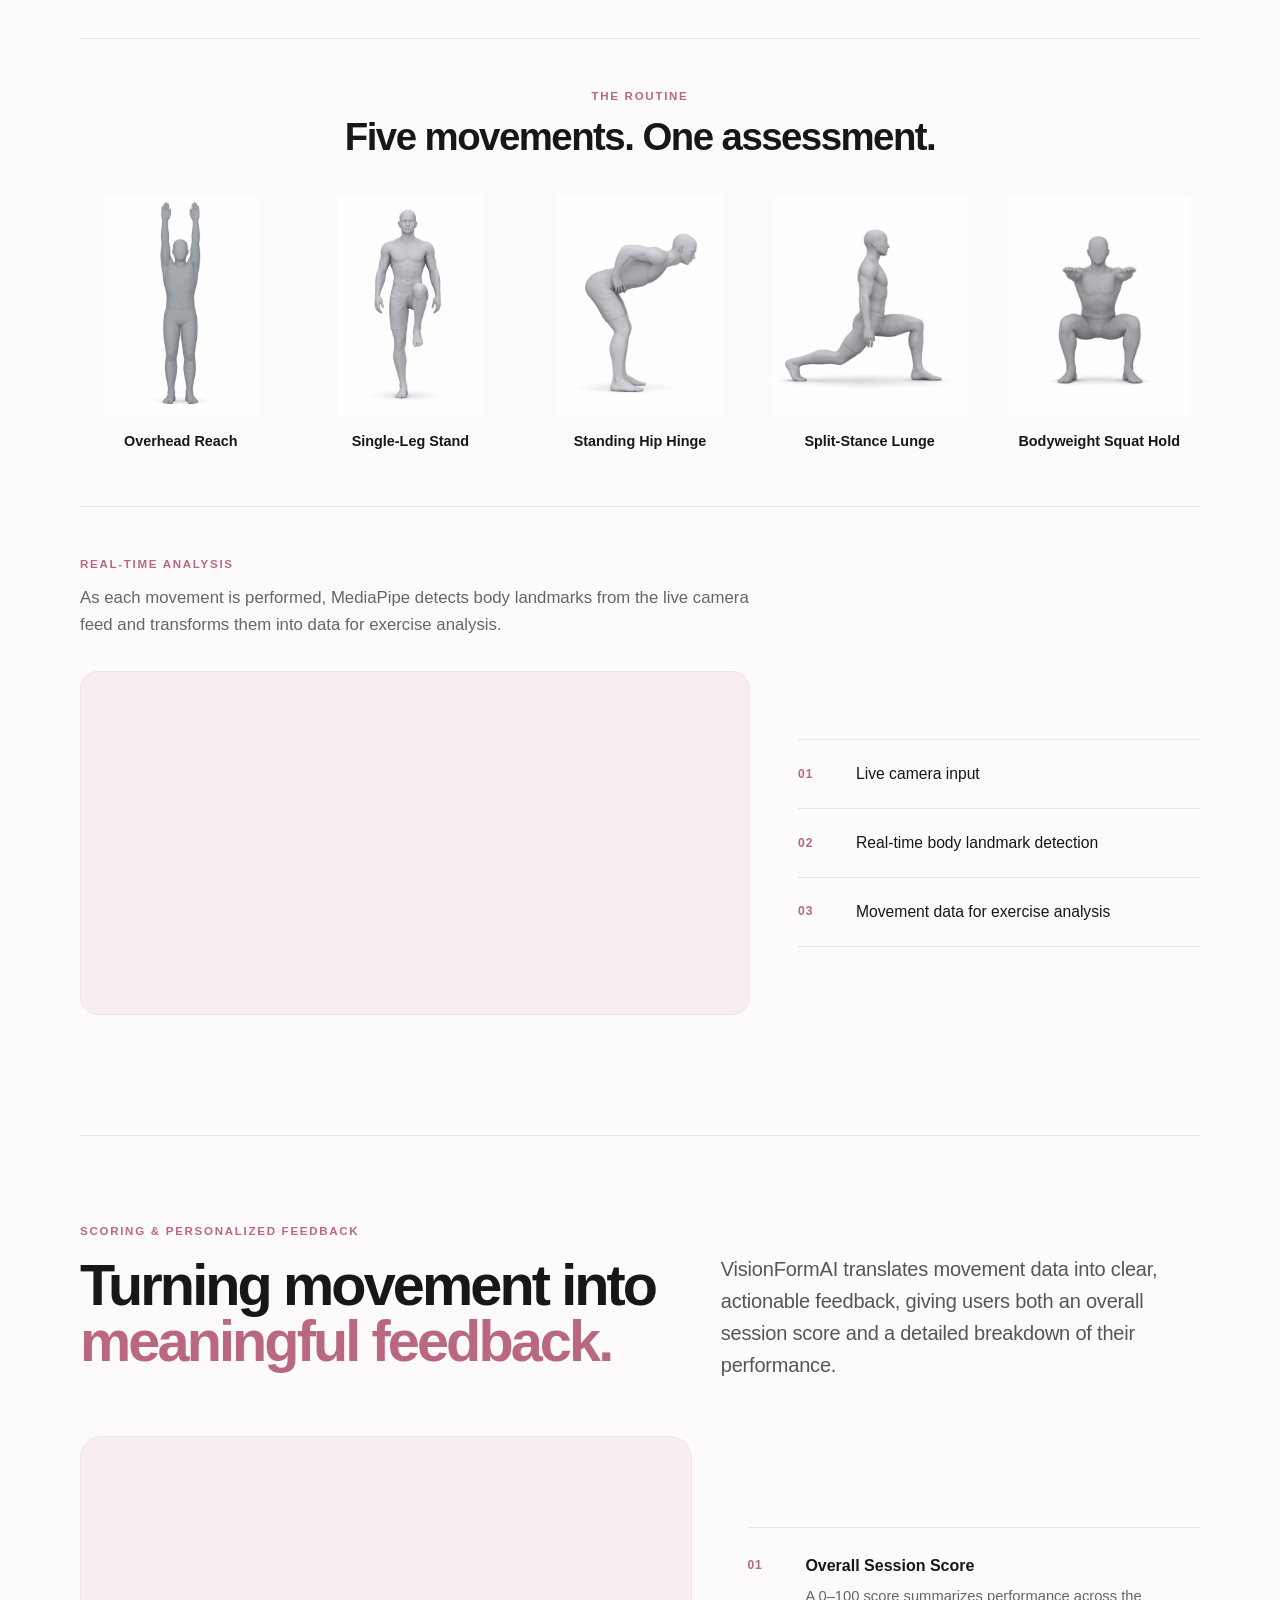
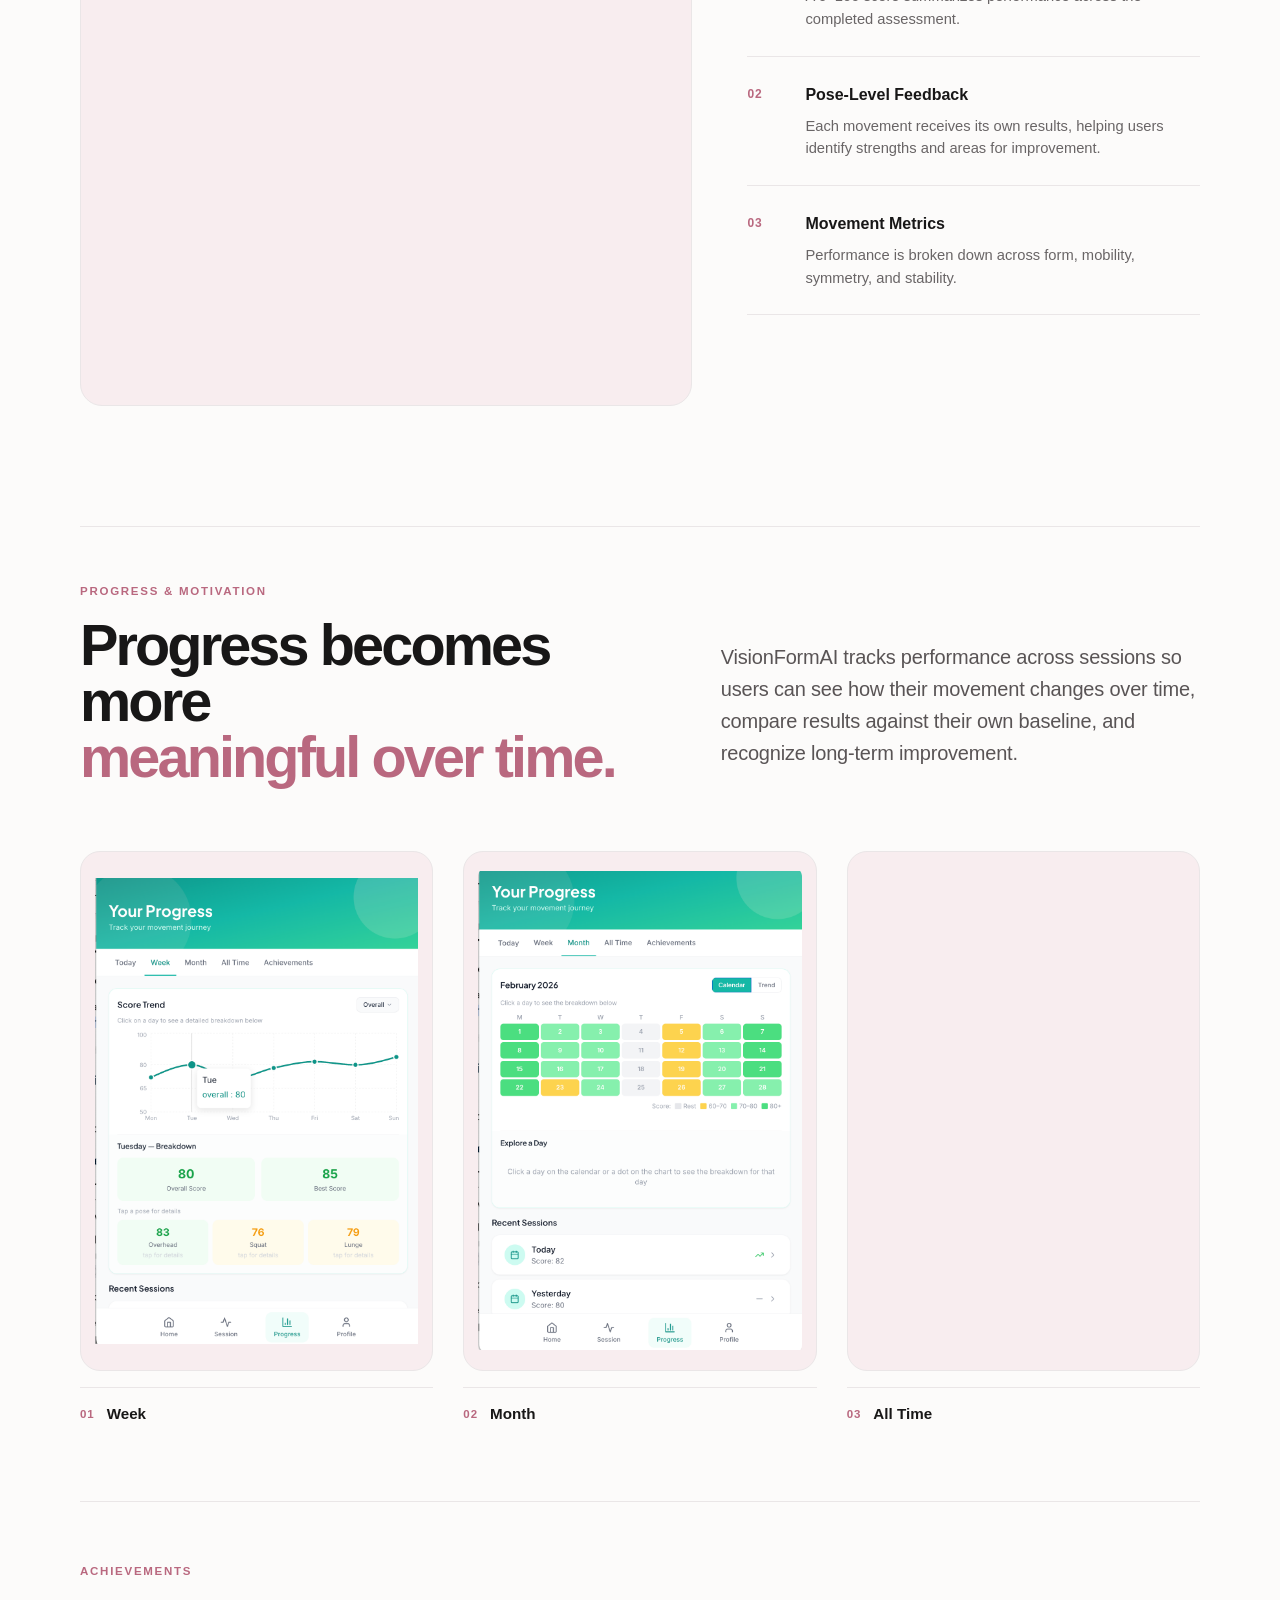
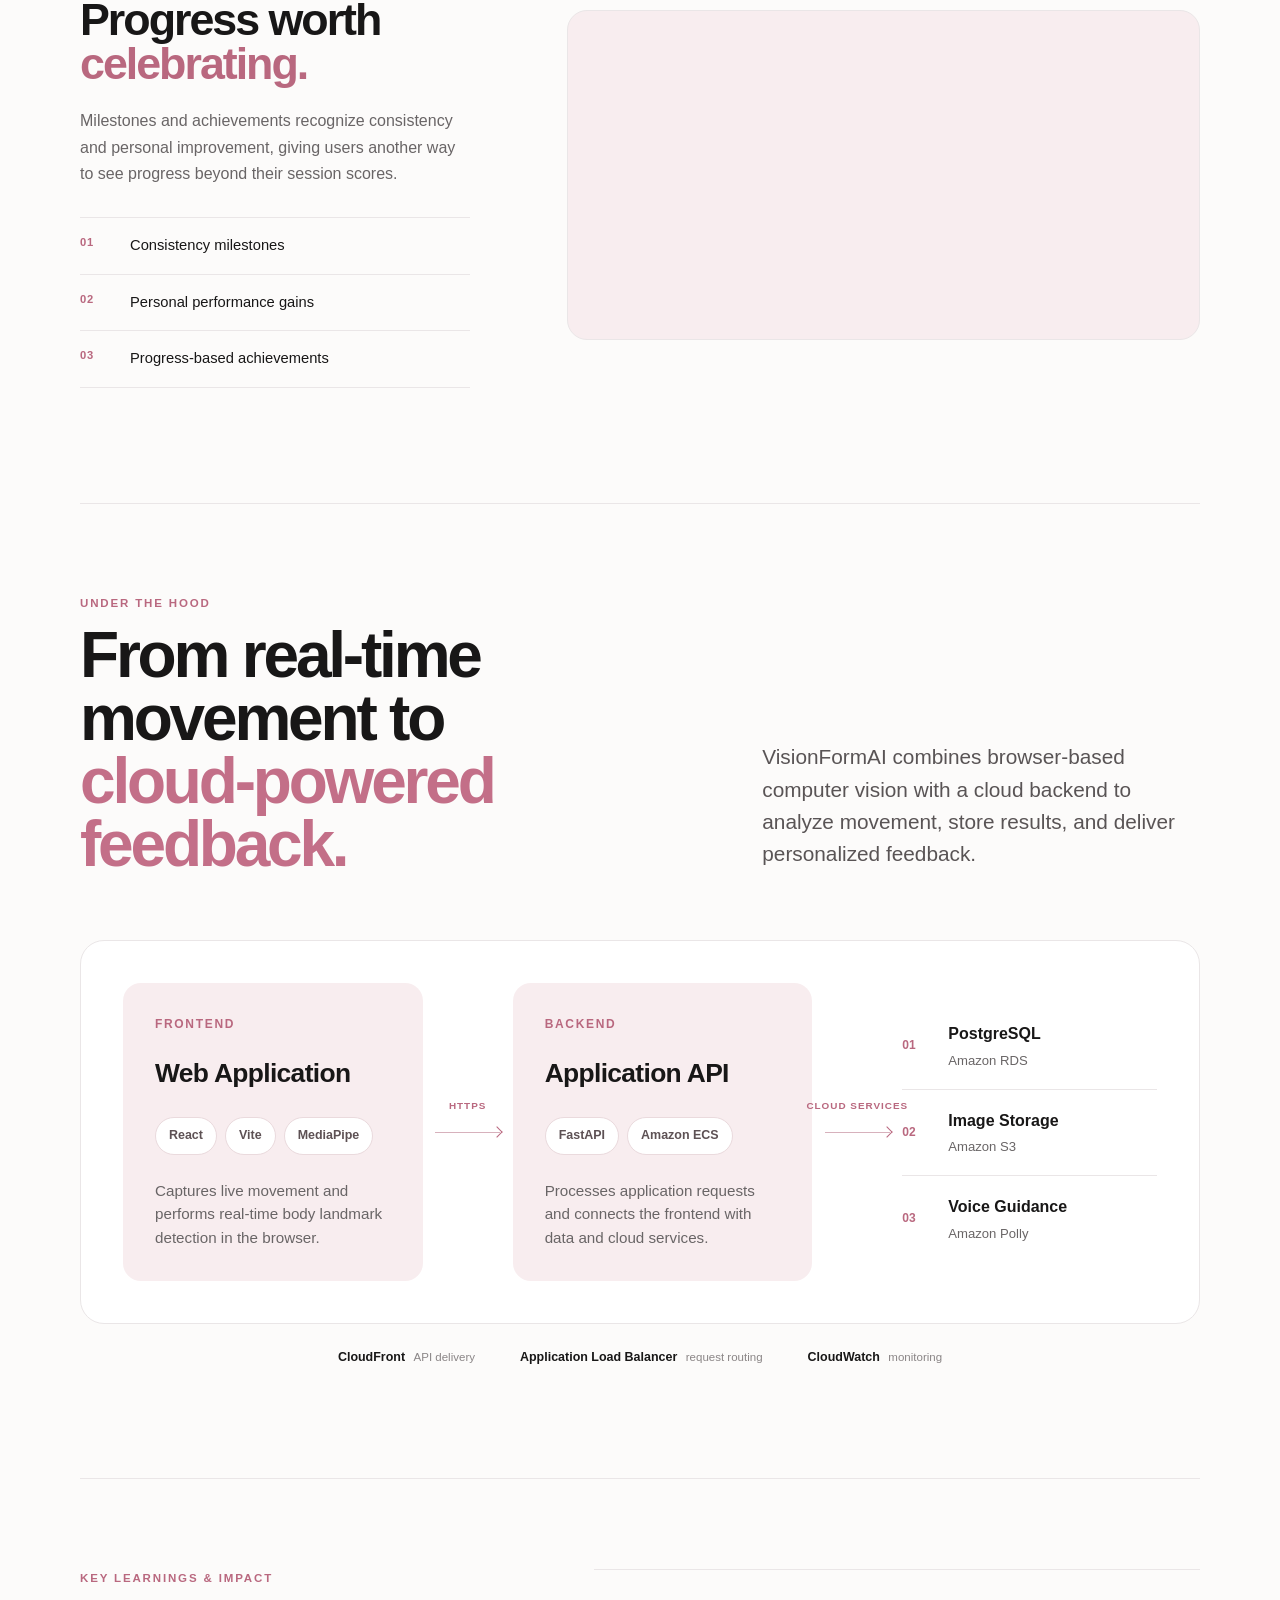
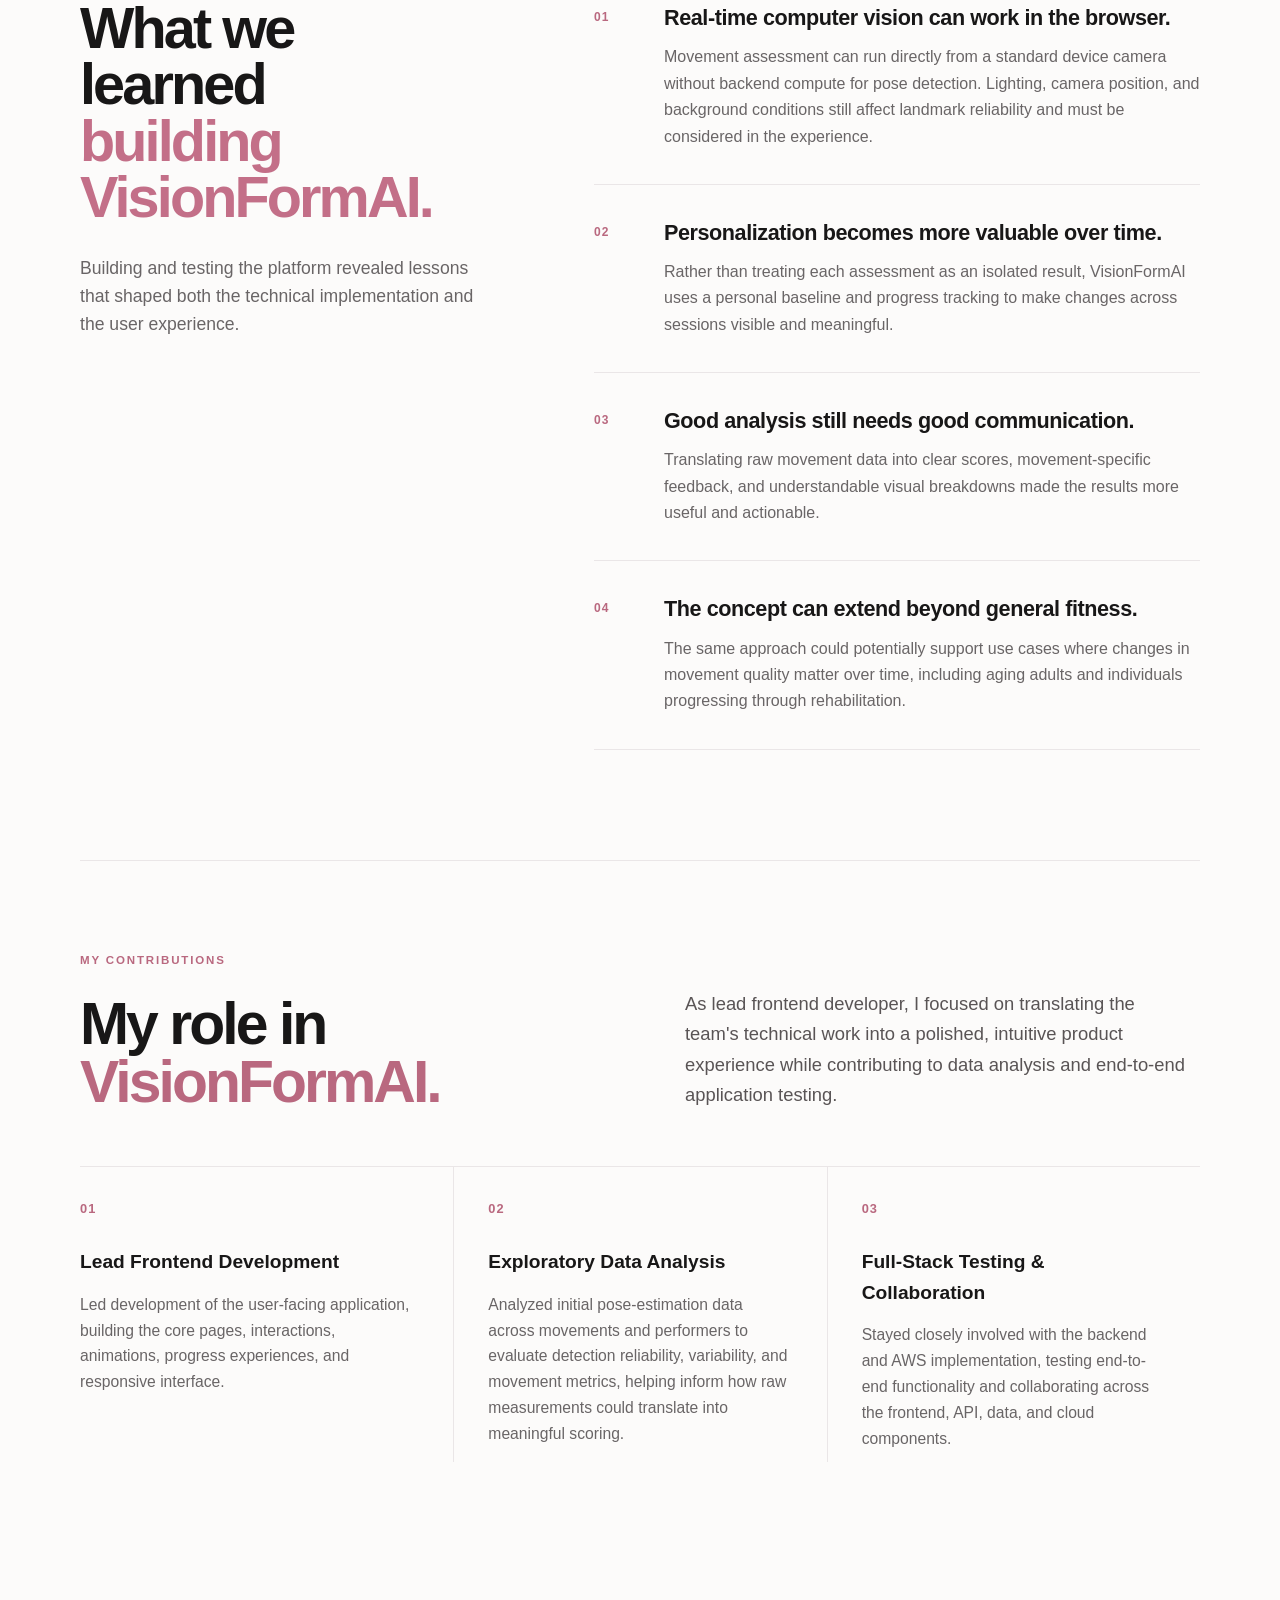
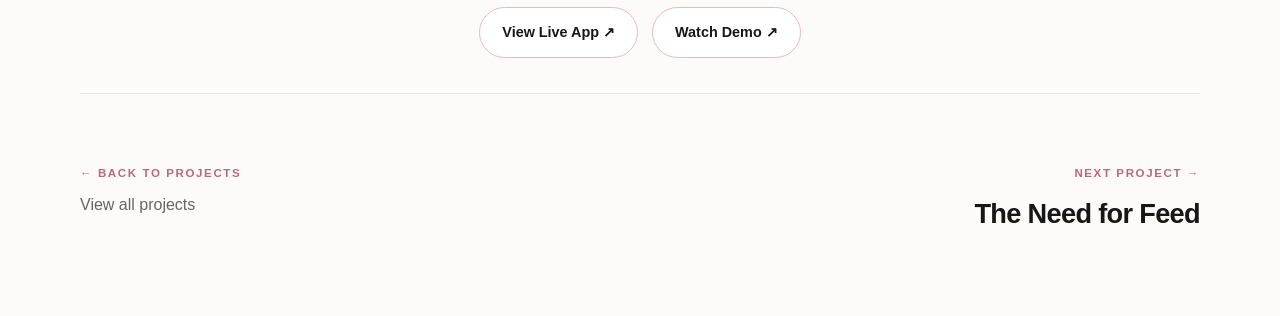
==== commit edaf5409: "complete first version of portfolio" ====
--- a/projects/vision-form-ai.html
+++ b/projects/vision-form-ai.html
@@ -57,18 +57,13 @@
 
                 <div class="project-hero-links">
 
-                    <a href="YOUR-LIVE-APP-URL"
+                    <a href="https://visionform-ai.fit/"
                        target="_blank"
                        rel="noopener noreferrer"
                        class="project-primary-link">
                         View Live App ↗
                     </a>
 
-                    <a href="YOUR-GITHUB-URL"
-                       target="_blank"
-                       rel="noopener noreferrer">
-                        GitHub ↗
-                    </a>
 
                 </div>
 
@@ -93,8 +88,12 @@
     </div>
 
 </div>
-
-        </section>
+<div class="case-study-entry">
+    <span>EXPLORE THE CASE STUDY</span>
+    <span class="case-study-entry-arrow">↓</span>
+</div>
+
+</section>
 
       <!-- Problem & Approach -->
 <section class="case-section problem-section">
@@ -212,114 +211,745 @@
 <!-- How It Works -->
 <section class="case-section how-it-works-section">
 
-    <div class="case-section-label">
-        <p>HOW IT WORKS</p>
-    </div>
-
-    <div class="how-it-works-header">
+    <div class="how-visual-intro">
+
+    <h2 class="how-title">
+        How it<br>Works
+    </h2>
+
+    <div class="how-title-divider"></div>
+
+    <p class="how-visual-summary">
+        A real-time computer vision pipeline transforms live movement
+        into measurable data, personalized feedback, and progress over time.
+    </p>
+
+    </div>
+    <div class="vision-pipeline">
+
+        <!-- Camera -->
+        <div class="visual-stage">
+            <div class="visual-icon camera-icon">
+                <svg viewBox="0 0 100 140" aria-hidden="true">
+                    <rect x="20" y="5" width="60" height="130" rx="12"></rect>
+                    <line x1="42" y1="15" x2="58" y2="15"></line>
+
+                    <circle cx="50" cy="47" r="7"></circle>
+                    <line x1="50" y1="54" x2="50" y2="82"></line>
+                    <line x1="50" y1="62" x2="35" y2="73"></line>
+                    <line x1="50" y1="62" x2="65" y2="73"></line>
+                    <line x1="50" y1="82" x2="38" y2="105"></line>
+                    <line x1="50" y1="82" x2="62" y2="105"></line>
+                </svg>
+            </div>
+
+            <p class="visual-type">CAMERA INPUT</p>
+            <h3>Live Movement</h3>
+        </div>
+
+
+        <div class="visual-arrow">
+            <span>→</span>
+        </div>
+
+
+        <!-- Pose Detection -->
+        <div class="visual-stage visual-stage-featured">
+            <div class="visual-icon pose-icon">
+                <svg viewBox="0 0 120 150" aria-hidden="true">
+
+                    <!-- skeleton -->
+                    <line x1="60" y1="30" x2="60" y2="62"></line>
+
+                    <line x1="35" y1="52" x2="60" y2="62"></line>
+                    <line x1="85" y1="52" x2="60" y2="62"></line>
+
+                    <line x1="35" y1="52" x2="23" y2="83"></line>
+                    <line x1="85" y1="52" x2="97" y2="83"></line>
+
+                    <line x1="60" y1="62" x2="60" y2="95"></line>
+
+                    <line x1="45" y1="95" x2="60" y2="95"></line>
+                    <line x1="60" y1="95" x2="75" y2="95"></line>
+
+                    <line x1="45" y1="95" x2="36" y2="128"></line>
+                    <line x1="75" y1="95" x2="84" y2="128"></line>
+
+                    <!-- landmarks -->
+                    <circle cx="60" cy="22" r="6"></circle>
+                    <circle cx="35" cy="52" r="5"></circle>
+                    <circle cx="85" cy="52" r="5"></circle>
+                    <circle cx="23" cy="83" r="5"></circle>
+                    <circle cx="97" cy="83" r="5"></circle>
+                    <circle cx="60" cy="62" r="5"></circle>
+                    <circle cx="45" cy="95" r="5"></circle>
+                    <circle cx="75" cy="95" r="5"></circle>
+                    <circle cx="36" cy="128" r="5"></circle>
+                    <circle cx="84" cy="128" r="5"></circle>
+
+                </svg>
+            </div>
+
+            <p class="visual-type">POSE DETECTION</p>
+            <h3>Body Landmarks</h3>
+            <span class="visual-tech">MediaPipe</span>
+        </div>
+
+
+        <div class="visual-arrow">
+            <span>→</span>
+        </div>
+
+
+        <!-- Metrics -->
+        <div class="visual-stage">
+            <div class="metric-visual">
+                <span>FORM</span>
+                <span>MOBILITY</span>
+                <span>SYMMETRY</span>
+                <span>STABILITY</span>
+            </div>
+
+            <p class="visual-type">MOVEMENT ANALYSIS</p>
+            <h3>Movement Metrics</h3>
+        </div>
+
+
+        <div class="visual-arrow">
+            <span>→</span>
+        </div>
+
+
+        <!-- Feedback -->
+        <div class="visual-stage">
+            <div class="score-visual">
+                <strong>88</strong>
+                <span>Great Form</span>
+            </div>
+
+            <p class="visual-type">FEEDBACK</p>
+            <h3>Personalized Score</h3>
+        </div>
+
+
+        <div class="visual-arrow">
+            <span>→</span>
+        </div>
+
+
+        <!-- Progress -->
+        <div class="visual-stage">
+            <div class="progress-visual">
+                <svg viewBox="0 0 120 75" aria-hidden="true">
+                    <polyline points="5,62 28,48 48,53 70,31 89,37 115,12"></polyline>
+
+                    <circle cx="5" cy="62" r="3"></circle>
+                    <circle cx="28" cy="48" r="3"></circle>
+                    <circle cx="48" cy="53" r="3"></circle>
+                    <circle cx="70" cy="31" r="3"></circle>
+                    <circle cx="89" cy="37" r="3"></circle>
+                    <circle cx="115" cy="12" r="3"></circle>
+                </svg>
+            </div>
+
+            <p class="visual-type">TRACKING</p>
+            <h3>Progress Over Time</h3>
+        </div>
+
+    </div>
+<!-- Routine -->
+<div class="how-routine">
+
+    <div class="routine-heading">
+        <p class="routine-label">THE ROUTINE</p>
+        <h3>Five movements. One assessment.</h3>
+    </div>
+
+    <div class="routine-poses">
+
+        <div class="routine-pose">
+            <img src="../assets/images/visionformai/overhead.png"
+                 alt="Overhead Reach">
+            <p>Overhead Reach</p>
+        </div>
+
+        <div class="routine-pose">
+            <img src="../assets/images/visionformai/singleleg.png"
+                 alt="Single-Leg Stand">
+            <p>Single-Leg Stand</p>
+        </div>
+
+        <div class="routine-pose">
+            <img src="../assets/images/visionformai/hiphinge.png"
+                 alt="Standing Hip Hinge">
+            <p>Standing Hip Hinge</p>
+        </div>
+
+        <div class="routine-pose">
+            <img src="../assets/images/visionformai/splitlunge.png"
+                 alt="Split-Stance Lunge">
+            <p>Split-Stance Lunge</p>
+        </div>
+
+        <div class="routine-pose">
+            <img src="../assets/images/visionformai/squat.png"
+                 alt="Bodyweight Squat Hold">
+            <p>Bodyweight Squat Hold</p>
+        </div>
+
+    </div>
+
+</div>
+
+
+<!-- Real-Time Analysis -->
+<div class="live-analysis">
+
+    <div class="live-analysis-intro">
+        <p class="routine-label">REAL-TIME ANALYSIS</p>
+
+        <p>
+            As each movement is performed, MediaPipe detects body landmarks
+            from the live camera feed and transforms them into data for
+            exercise analysis.
+        </p>
+    </div>
+
+    <div class="live-analysis-grid">
+
+        <div class="live-video-wrap">
+            <video
+                class="live-video"
+                autoplay
+                muted
+                loop
+                playsinline
+                preload="metadata"
+            >
+                <source src="../assets/videos/pose-detection.mp4" type="video/mp4">
+            </video>
+        </div>
+
+        <div class="live-analysis-steps">
+
+            <div class="live-analysis-step">
+                <span>01</span>
+                <p>Live camera input</p>
+            </div>
+
+            <div class="live-analysis-step">
+                <span>02</span>
+                <p>Real-time body landmark detection</p>
+            </div>
+
+            <div class="live-analysis-step">
+                <span>03</span>
+                <p>Movement data for exercise analysis</p>
+            </div>
+
+        </div>
+
+    </div>
+
+</div>
+</section>
+<!-- Scoring & Personalized Feedback -->
+<section class="case-section scoring-section">
+
+    <div class="scoring-header">
+
+        <div>
+            <p class="scoring-label">SCORING & PERSONALIZED FEEDBACK</p>
+
+            <h2>
+                Turning movement into<br>
+                <span>meaningful feedback.</span>
+            </h2>
+        </div>
+
+        <p class="scoring-intro">
+            VisionFormAI translates movement data into clear, actionable
+            feedback, giving users both an overall session score and a
+            detailed breakdown of their performance.
+        </p>
+
+    </div>
+
+
+    <div class="scoring-content">
+
+        <div class="scoring-video-wrap">
+            <video
+                class="scoring-video"
+                autoplay
+                muted
+                loop
+                playsinline
+                preload="metadata"
+            >
+                <source src="../assets/videos/sessioncomplete.mp4" type="video/mp4">
+            </video>
+        </div>
+
+
+        <div class="scoring-details">
+
+            <div class="scoring-detail">
+                <span>01</span>
+
+                <div>
+                    <h3>Overall Session Score</h3>
+                    <p>
+                        A 0–100 score summarizes performance across
+                        the completed assessment.
+                    </p>
+                </div>
+            </div>
+
+            <div class="scoring-detail">
+                <span>02</span>
+
+                <div>
+                    <h3>Pose-Level Feedback</h3>
+                    <p>
+                        Each movement receives its own results, helping users
+                        identify strengths and areas for improvement.
+                    </p>
+                </div>
+            </div>
+
+            <div class="scoring-detail">
+                <span>03</span>
+
+                <div>
+                    <h3>Movement Metrics</h3>
+                    <p>
+                        Performance is broken down across form, mobility,
+                        symmetry, and stability.
+                    </p>
+                </div>
+            </div>
+
+        </div>
+
+    </div>
+
+</section>
+<!-- Progress & Motivation -->
+<section class="case-section progress-section">
+
+    <div class="progress-header">
+
+        <div>
+            <p class="progress-label">PROGRESS & MOTIVATION</p>
+
+            <h2>
+                Progress becomes more<br>
+                <span>meaningful over time.</span>
+            </h2>
+        </div>
+
+        <p class="progress-intro">
+            VisionFormAI tracks performance across sessions so users can see
+            how their movement changes over time, compare results against
+            their own baseline, and recognize long-term improvement.
+        </p>
+
+    </div>
+
+
+    <!-- Progress Views -->
+    <div class="progress-views">
+
+        <!-- Week -->
+        <div class="progress-view">
+            <div class="progress-media">
+                <img
+                    src="../assets/images/visionformai/weekview.png"
+                    alt="VisionFormAI weekly progress view"
+                >
+            </div>
+
+            <div class="progress-view-label">
+                <span>01</span>
+                <p>Week</p>
+            </div>
+        </div>
+
+
+        <!-- Month -->
+        <div class="progress-view">
+            <div class="progress-media">
+                <img
+                    src="../assets/images/visionformai/monthview.png"
+                    alt="VisionFormAI monthly progress view"
+                >
+            </div>
+
+            <div class="progress-view-label">
+                <span>02</span>
+                <p>Month</p>
+            </div>
+        </div>
+
+
+        <!-- All Time -->
+        <div class="progress-view">
+            <div class="progress-media">
+                <video
+                    autoplay
+                    muted
+                    loop
+                    playsinline
+                    preload="metadata"
+                >
+                    <source src="../assets/videos/alltimeview.mp4" type="video/mp4">
+                </video>
+            </div>
+
+            <div class="progress-view-label">
+                <span>03</span>
+                <p>All Time</p>
+            </div>
+        </div>
+
+    </div>
+    <!-- Achievements -->
+<div class="achievements-block">
+
+    <div class="achievements-copy">
+
+        <p class="progress-label">ACHIEVEMENTS</p>
+
+        <h3>
+            Progress worth<br>
+            <span>celebrating.</span>
+        </h3>
+
+        <p class="achievements-description">
+            Milestones and achievements recognize consistency and personal
+            improvement, giving users another way to see progress beyond
+            their session scores.
+        </p>
+
+        <div class="achievement-points">
+
+            <div class="achievement-point">
+                <span>01</span>
+                <p>Consistency milestones</p>
+            </div>
+
+            <div class="achievement-point">
+                <span>02</span>
+                <p>Personal performance gains</p>
+            </div>
+
+            <div class="achievement-point">
+                <span>03</span>
+                <p>Progress-based achievements</p>
+            </div>
+
+        </div>
+
+    </div>
+
+
+    <div class="achievements-video-wrap">
+
+        <video
+            class="achievements-video"
+            autoplay
+            muted
+            loop
+            playsinline
+            preload="metadata"
+        >
+            <source src="../assets/videos/achievements.mp4" type="video/mp4">
+        </video>
+
+    </div>
+
+</div>
+</section>
+<!-- UNDER THE HOOD -->
+<section class="case-section architecture-section">
+
+    <div class="architecture-header">
+        <div>
+            <p class="section-label">UNDER THE HOOD</p>
+
+            <h2>
+                From real-time movement to
+                <span>cloud-powered feedback.</span>
+            </h2>
+        </div>
+
+        <p class="architecture-intro">
+            VisionFormAI combines browser-based computer vision with a
+            cloud backend to analyze movement, store results, and deliver
+            personalized feedback.
+        </p>
+    </div>
+
+
+    <div class="architecture-diagram">
+
+        <!-- FRONTEND -->
+        <div class="architecture-node architecture-main-node">
+            <p class="architecture-node-label">FRONTEND</p>
+            <h3>Web Application</h3>
+
+            <div class="architecture-tags">
+                <span>React</span>
+                <span>Vite</span>
+                <span>MediaPipe</span>
+            </div>
+
+            <p class="architecture-node-copy">
+                Captures live movement and performs real-time
+                body landmark detection in the browser.
+            </p>
+        </div>
+
+
+        <div class="architecture-connection">
+            <span>HTTPS</span>
+            <div class="architecture-line"></div>
+            <div class="architecture-arrow">→</div>
+        </div>
+
+
+        <!-- BACKEND -->
+        <div class="architecture-node architecture-main-node">
+            <p class="architecture-node-label">BACKEND</p>
+            <h3>Application API</h3>
+
+            <div class="architecture-tags">
+                <span>FastAPI</span>
+                <span>Amazon ECS</span>
+            </div>
+
+            <p class="architecture-node-copy">
+                Processes application requests and connects the
+                frontend with data and cloud services.
+            </p>
+        </div>
+
+
+        <div class="architecture-connection">
+            <span>CLOUD SERVICES</span>
+            <div class="architecture-line"></div>
+            <div class="architecture-arrow">→</div>
+        </div>
+
+
+        <!-- CLOUD -->
+        <div class="architecture-services">
+
+            <div class="architecture-service">
+                <span class="service-number">01</span>
+                <div>
+                    <h4>PostgreSQL</h4>
+                    <p>Amazon RDS</p>
+                </div>
+            </div>
+
+            <div class="architecture-service">
+                <span class="service-number">02</span>
+                <div>
+                    <h4>Image Storage</h4>
+                    <p>Amazon S3</p>
+                </div>
+            </div>
+
+            <div class="architecture-service">
+                <span class="service-number">03</span>
+                <div>
+                    <h4>Voice Guidance</h4>
+                    <p>Amazon Polly</p>
+                </div>
+            </div>
+
+        </div>
+
+    </div>
+
+
+    <div class="architecture-support">
+        <span>CloudFront <small>API delivery</small></span>
+        <span>Application Load Balancer <small>request routing</small></span>
+        <span>CloudWatch <small>monitoring</small></span>
+    </div>
+
+</section>
+<!-- KEY LEARNINGS -->
+<section class="case-section learnings-section">
+
+    <div class="learnings-layout">
+
+        <div class="learnings-heading">
+            <p class="section-label">KEY LEARNINGS & IMPACT</p>
+
+            <h2>
+                What we learned
+                <span>building VisionFormAI.</span>
+            </h2>
+
+            <p>
+                Building and testing the platform revealed lessons that shaped
+                both the technical implementation and the user experience.
+            </p>
+        </div>
+
+
+        <div class="learnings-list">
+
+            <article class="learning-item">
+                <span class="learning-number">01</span>
+
+                <div>
+                    <h3>Real-time computer vision can work in the browser.</h3>
+                    <p>
+                        Movement assessment can run directly from a standard device
+                        camera without backend compute for pose detection. Lighting,
+                        camera position, and background conditions still affect
+                        landmark reliability and must be considered in the experience.
+                    </p>
+                </div>
+            </article>
+
+
+            <article class="learning-item">
+                <span class="learning-number">02</span>
+
+                <div>
+                    <h3>Personalization becomes more valuable over time.</h3>
+                    <p>
+                        Rather than treating each assessment as an isolated result,
+                        VisionFormAI uses a personal baseline and progress tracking
+                        to make changes across sessions visible and meaningful.
+                    </p>
+                </div>
+            </article>
+
+
+            <article class="learning-item">
+                <span class="learning-number">03</span>
+
+                <div>
+                    <h3>Good analysis still needs good communication.</h3>
+                    <p>
+                        Translating raw movement data into clear scores,
+                        movement-specific feedback, and understandable visual
+                        breakdowns made the results more useful and actionable.
+                    </p>
+                </div>
+            </article>
+
+
+            <article class="learning-item">
+                <span class="learning-number">04</span>
+
+                <div>
+                    <h3>The concept can extend beyond general fitness.</h3>
+                    <p>
+                        The same approach could potentially support use cases where
+                        changes in movement quality matter over time, including aging
+                        adults and individuals progressing through rehabilitation.
+                    </p>
+                </div>
+            </article>
+
+        </div>
+
+    </div>
+
+</section>
+<!-- MY CONTRIBUTIONS -->
+<section class="contributions-section">
+
+    <div class="contributions-header">
+        <p class="section-label">MY CONTRIBUTIONS</p>
 
         <h2>
-            From movement to
-            <span>meaningful feedback.</span>
+            My role in<br>
+            <span>VisionFormAI.</span>
         </h2>
 
-        <p>
-            VisionFormAI combines real-time computer vision, movement
-            analysis, personalized scoring, and longitudinal tracking
-            to turn a camera-based exercise session into actionable
-            feedback.
+        <p class="contributions-intro">
+            As lead frontend developer, I focused on translating the team's
+            technical work into a polished, intuitive product experience while
+            contributing to data analysis and end-to-end application testing.
         </p>
-
-    </div>
-
-
-    <!-- Technical Pipeline -->
-    <div class="system-flow">
-
-        <div class="system-step">
-            <span class="system-number">01</span>
-
-            <div class="system-icon">◉</div>
-
-            <h3>Camera Input</h3>
+    </div>
+
+    <div class="contributions-grid">
+
+        <article class="contribution-item">
+            <span class="contribution-number">01</span>
+
+            <h3>Lead Frontend Development</h3>
 
             <p>
-                A live camera feed captures the user's movement
-                during a guided exercise.
+                Led development of the user-facing application, building the
+                core pages, interactions, animations, progress experiences,
+                and responsive interface.
             </p>
-        </div>
-
-
-        <div class="system-connector">→</div>
-
-
-        <div class="system-step">
-            <span class="system-number">02</span>
-
-            <div class="system-icon">◇</div>
-
-            <h3>Pose Detection</h3>
+        </article>
+
+        <article class="contribution-item">
+            <span class="contribution-number">02</span>
+
+            <h3>Exploratory Data Analysis</h3>
 
             <p>
-                MediaPipe detects body landmarks in real time
-                directly in the browser.
+                Analyzed initial pose-estimation data across movements and
+                performers to evaluate detection reliability, variability,
+                and movement metrics, helping inform how raw measurements
+                could translate into meaningful scoring.
             </p>
-        </div>
-
-
-        <div class="system-connector">→</div>
-
-
-        <div class="system-step">
-            <span class="system-number">03</span>
-
-            <div class="system-icon">⌁</div>
-
-            <h3>Movement Analysis</h3>
+        </article>
+
+        <article class="contribution-item">
+            <span class="contribution-number">03</span>
+
+            <h3>Full-Stack Testing & Collaboration</h3>
 
             <p>
-                Landmark data is transformed into movement
-                measurements for each exercise.
+                Stayed closely involved with the backend and AWS implementation,
+                testing end-to-end functionality and collaborating across the
+                frontend, API, data, and cloud components.
             </p>
-        </div>
-
-
-        <div class="system-connector">→</div>
-
-
-        <div class="system-step">
-            <span class="system-number">04</span>
-
-            <div class="system-icon">◎</div>
-
-            <h3>Scoring & Feedback</h3>
-
-            <p>
-                Movement is translated into clear scores and
-                personalized feedback.
-            </p>
-        </div>
-
-
-        <div class="system-connector">→</div>
-
-
-        <div class="system-step">
-            <span class="system-number">05</span>
-
-            <div class="system-icon">↗</div>
-
-            <h3>Progress Tracking</h3>
-
-            <p>
-                Session results are stored and compared over
-                time to show individual progress.
-            </p>
-        </div>
+        </article>
 
     </div>
 
 </section>
+<!-- Case Study Navigation -->
+ <div class="case-final-links">
+    <a href="https://visionform-ai.fit/" target="_blank" rel="noopener noreferrer">
+        View Live App ↗
+    </a>
+
+    <a href="https://www.youtube.com/watch?v=pR-IyBrsVGQ" target="_blank" rel="noopener noreferrer">
+        Watch Demo ↗
+    </a>
+</div>
+<section class="case-footer">
+
+    <a href="../index.html#projects" class="case-footer-back">
+        <span class="footer-nav-label">← BACK TO PROJECTS</span>
+        <p>View all projects</p>
+    </a>
+
+    <a href="need-for-feed.html" class="case-footer-next">
+        <div>
+            <span class="footer-nav-label">NEXT PROJECT →</span>
+            <h3>The Need for Feed</h3>
+        </div>
+    </a>
+
+</section>
 
     </main>
 
--- a/css/vision-form-ai.css
+++ b/css/vision-form-ai.css
@@ -122,7 +122,7 @@
 /* ---------- PROJECT DEMO ---------- */
 
 .project-demo {
-    max-width: 1120px;
+    max-width: 900px;
     margin: 55px auto 0;
 }
 
@@ -173,11 +173,58 @@
     border: 0;
     border-radius: 14px;
 }
+/* Tighten spacing between hero and product demo */
+.demo-section {
+    margin-top: -15px;
+}
+/* Case study transition */
+
+.case-study-entry {
+    display: flex;
+    flex-direction: column;
+    align-items: center;
+    gap: 9px;
+
+    margin: 38px auto 0;
+
+    color: #b9687f;
+    font-size: 0.72rem;
+    font-weight: 700;
+    letter-spacing: 0.14em;
+}
+
+.case-study-entry-arrow {
+    color: #181717;
+    font-size: 1.35rem;
+    font-weight: 400;
+    line-height: 1;
+
+    animation: case-arrow 2s ease-in-out infinite;
+}
+
+@keyframes case-arrow {
+    0%, 100% {
+        transform: translateY(0);
+    }
+
+    50% {
+        transform: translateY(5px);
+    }
+}
 /* ========================================
    CASE STUDY — PROBLEM & APPROACH
 ======================================== */
 
 /* ---------- PROBLEM ---------- */
+.case-section {
+    width: calc(100% - 48px);
+    max-width: 1120px;
+    margin-left: auto;
+    margin-right: auto;
+}
+.problem-section {
+    padding-top: 5px;
+}
 
 .problem-intro {
     display: grid;
@@ -360,131 +407,1459 @@
 
     font-size: 1.25rem;
 }
+
 /* ========================================
    CASE STUDY — HOW IT WORKS
 ======================================== */
-
 .how-it-works-section {
+    padding-top: 80px;
+    padding-bottom: 120px;
     border-top: 1px solid #eae6e7;
 }
 
-.how-it-works-header {
-    display: grid;
-    grid-template-columns: 1.15fr 0.85fr;
-    gap: 100px;
-    align-items: end;
-}
-
-.how-it-works-header h2 {
-    max-width: 680px;
-
-    font-size: clamp(2.8rem, 5vw, 4.8rem);
+
+/* ---------- INTRO ---------- */
+
+.how-visual-intro {
+    display: grid;
+    grid-template-columns: 250px 1px minmax(0, 1fr);
+    align-items: center;
+    column-gap: 28px;
+
+    width: 100%;
+    max-width: 1120px;
+
+    margin: 0 auto 34px;
+}
+
+.how-title {
+    margin: 0;
+
+    color: #181717;
+
+    font-size: clamp(3.7rem, 5vw, 5rem);
+    font-weight: 600;
+    line-height: 0.92;
+    letter-spacing: -0.055em;
+}
+
+.how-title-divider {
+    width: 1px;
+    height: 135px;
+
+    background: #e9b7c5;
+}
+
+.how-visual-summary {
+    width: 100%;
+    max-width: 700px;
+    margin: 0;
+
+    color: #595455;
+
+    font-size: clamp(1.35rem, 2vw, 1.7rem);
     font-weight: 400;
-    line-height: 1.05;
-    letter-spacing: -0.045em;
-}
-
-.how-it-works-header h2 span {
-    color: #b9687f;
-}
-
-.how-it-works-header > p {
-    max-width: 500px;
-
-    color: #696566;
-
-    font-size: 1rem;
-    line-height: 1.75;
-}
-
-
-/* ---------- SYSTEM FLOW ---------- */
-
-.system-flow {
+    line-height: 1.5;
+    letter-spacing: -0.015em;
+}
+
+
+/* ---------- VISUAL PIPELINE ---------- */
+
+.vision-pipeline {
     display: grid;
     grid-template-columns:
         1fr auto
-        1fr auto
-        1fr auto
+        1.2fr auto
+        1.15fr auto
         1fr auto
         1fr;
 
-    gap: 14px;
-    align-items: stretch;
-
-    margin-top: 75px;
-}
-
-.system-step {
+    align-items: center;
+    gap: 16px;
+
+    width: 100%;
+    max-width: 1120px;
+    margin-left: auto;
+    margin-right: auto;
+
+    margin-top: 38px;
+    padding: 48px 36px;
+
+    background: #ffffff;
+    border: 1px solid #eae6e7;
+    border-radius: 24px;
+}
+
+
+/* ---------- STAGES ---------- */
+
+.visual-stage {
+    display: flex;
+    flex-direction: column;
+    align-items: center;
+
     min-width: 0;
-    min-height: 245px;
-    padding: 24px 20px;
-
-    border: 1px solid #eae6e7;
-    border-radius: 18px;
-
-    background: #ffffff;
-}
-
-.system-number {
-    color: #b9687f;
-
-    font-size: 0.68rem;
+
+    text-align: center;
+}
+
+.visual-type {
+    margin-top: 24px;
+
+    color: #b9687f;
+
+    font-size: 0.62rem;
     font-weight: 700;
-    letter-spacing: 0.1em;
-}
-
-.system-icon {
+    letter-spacing: 0.13em;
+}
+
+.visual-stage h3 {
+    margin-top: 7px;
+
+    color: #181717;
+
+    font-size: 0.95rem;
+    font-weight: 600;
+    line-height: 1.3;
+}
+
+.visual-tech {
+    margin-top: 7px;
+
+    color: #8f898b;
+
+    font-size: 0.72rem;
+}
+
+
+/* ---------- SVG ICONS ---------- */
+
+.visual-icon {
     display: flex;
     align-items: center;
     justify-content: center;
 
-    width: 42px;
-    height: 42px;
-
-    margin-top: 25px;
-
-    border-radius: 12px;
+    height: 145px;
+}
+
+.visual-icon svg {
+    width: 100px;
+    height: 135px;
+
+    overflow: visible;
+
+    fill: none;
+    stroke: #b9687f;
+    stroke-width: 2;
+    stroke-linecap: round;
+    stroke-linejoin: round;
+}
+
+.visual-icon svg circle {
+    fill: #f8edef;
+    stroke: #b9687f;
+}
+
+
+/* Camera is slightly quieter */
+
+.camera-icon svg {
+    width: 85px;
+    stroke: #696566;
+}
+
+.camera-icon svg circle {
+    fill: #f8edef;
+    stroke: #b9687f;
+}
+
+
+/* Pose detection is the visual focus */
+
+.visual-stage-featured {
+    position: relative;
+}
+
+.visual-stage-featured::before {
+    content: "";
+
+    position: absolute;
+    top: 5px;
+    left: 50%;
+
+    width: 150px;
+    height: 150px;
+
+    transform: translateX(-50%);
+
+    border-radius: 50%;
 
     background: #f8edef;
-    color: #b9687f;
-
-    font-size: 1.15rem;
-}
-
-.system-step h3 {
-    margin-top: 20px;
-
-    font-size: 1.05rem;
-    font-weight: 600;
-    line-height: 1.3;
-}
-
-.system-step p {
-    margin-top: 10px;
+
+    z-index: 0;
+}
+
+.pose-icon {
+    position: relative;
+    z-index: 1;
+}
+
+.pose-icon svg {
+    width: 110px;
+    height: 145px;
+
+    stroke-width: 2.2;
+}
+
+.pose-icon svg circle {
+    fill: #ffffff;
+    stroke-width: 2.5;
+}
+
+
+/* ---------- METRICS ---------- */
+
+.metric-visual {
+    display: grid;
+    grid-template-columns: repeat(2, auto);
+    align-content: center;
+    justify-content: center;
+    gap: 8px;
+
+    height: 145px;
+}
+
+.metric-visual span {
+    padding: 8px 10px;
+
+    background: #f8edef;
+    border: 1px solid #eadde1;
+    border-radius: 100px;
+
+    color: #8f5264;
+
+    font-size: 0.6rem;
+    font-weight: 600;
+    letter-spacing: 0.04em;
+}
+
+
+/* ---------- SCORE ---------- */
+
+.score-visual {
+    display: flex;
+    flex-direction: column;
+    align-items: center;
+    justify-content: center;
+
+    width: 115px;
+    height: 115px;
+
+    margin: 15px 0;
+
+    border: 1px solid #eadde1;
+    border-radius: 50%;
+
+    background: #f8edef;
+}
+
+.score-visual strong {
+    color: #b9687f;
+
+    font-size: 2.4rem;
+    font-weight: 500;
+    line-height: 1;
+}
+
+.score-visual span {
+    margin-top: 7px;
 
     color: #696566;
 
-    font-size: 0.82rem;
-    line-height: 1.6;
-}
-
-.system-connector {
+    font-size: 0.68rem;
+}
+
+
+/* ---------- PROGRESS ---------- */
+
+.progress-visual {
     display: flex;
     align-items: center;
 
+    height: 145px;
+}
+
+.progress-visual svg {
+    width: 110px;
+
+    overflow: visible;
+
+    fill: none;
+    stroke: #b9687f;
+    stroke-width: 2.3;
+    stroke-linecap: round;
+    stroke-linejoin: round;
+}
+
+.progress-visual circle {
+    fill: #ffffff;
+    stroke: #b9687f;
+}
+
+
+/* ---------- ARROWS ---------- */
+
+.visual-arrow {
+    display: flex;
+    align-items: center;
+    justify-content: center;
+
     color: #c9899b;
 
+    font-size: 1.3rem;
+}
+/* ========================================
+   HOW IT WORKS — PRODUCT EXPERIENCE
+======================================== */
+
+
+/* ---------- ROUTINE ---------- */
+
+.how-routine {
+    margin-top: 50px;
+    padding-top: 48px;
+    border-top: 1px solid #eae6e7;
+}
+
+.routine-heading {
+    text-align: center;
+    margin-bottom: 38px;
+}
+
+.routine-label {
+    margin: 0 0 10px;
+    color: #b9687f;
+    font-size: 0.72rem;
+    font-weight: 600;
+    letter-spacing: 0.15em;
+}
+
+.routine-heading h3 {
+    margin: 0;
+    color: #181717;
+    font-size: clamp(2rem, 3vw, 2.7rem);
+    font-weight: 600;
+    line-height: 1.1;
+    letter-spacing: -0.04em;
+}
+
+.routine-poses {
+    display: grid;
+    grid-template-columns: repeat(5, 1fr);
+    gap: 28px;
+    align-items: end;
+}
+
+.routine-pose {
+    text-align: center;
+}
+
+.routine-pose img {
+    display: block;
+    width: 100%;
+    height: 220px;
+    object-fit: contain;
+    margin: 0 auto 16px;
+}
+
+.routine-pose p {
+    margin: 0;
+    color: #181717;
+    font-size: 0.9rem;
+    font-weight: 600;
+    line-height: 1.35;
+}
+.routine-poses {
+    margin-bottom: 0;
+}
+
+/* ---------- REAL-TIME ANALYSIS ---------- */
+
+.live-analysis {
+    margin-top: 55px;
+    padding-top: 48px;
+    border-top: 1px solid #eae6e7;
+}
+
+.live-analysis-intro {
+    max-width: 680px;
+    margin-bottom: 32px;
+}
+
+.live-analysis-intro > p:last-child {
+    margin: 0;
+    color: #696566;
+    font-size: 1.05rem;
+    line-height: 1.65;
+}
+
+.live-analysis-grid {
+    display: grid;
+    grid-template-columns: minmax(0, 1.25fr) minmax(300px, 0.75fr);
+    gap: 48px;
+    align-items: center;
+}
+
+
+/* Video */
+
+.live-video-wrap {
+    padding: 8px;
+    overflow: hidden;
+    border: 1px solid #eae6e7;
+    border-radius: 18px;
+    background: #f8edef;
+}
+
+.live-video {
+    display: block;
+    width: 100%;
+    max-height: 380px;
+    object-fit: contain;
+    border-radius: 11px;
+}
+
+
+/* Steps */
+
+.live-analysis-steps {
+    border-top: 1px solid #eae6e7;
+}
+
+.live-analysis-step {
+    display: grid;
+    grid-template-columns: 44px 1fr;
+    gap: 14px;
+    align-items: center;
+    padding: 23px 0;
+    border-bottom: 1px solid #eae6e7;
+}
+
+.live-analysis-step span {
+    color: #b9687f;
+    font-size: 0.75rem;
+    font-weight: 600;
+    letter-spacing: 0.08em;
+}
+
+.live-analysis-step p {
+    margin: 0;
+    color: #181717;
+    font-size: 0.98rem;
+    line-height: 1.4;
+}
+
+
+/* ---------- MOBILE ---------- */
+
+@media (max-width: 768px) {
+
+    .how-routine {
+        margin-top: 55px;
+        padding-top: 50px;
+    }
+
+    .routine-poses {
+        grid-template-columns: repeat(2, 1fr);
+        gap: 36px 20px;
+    }
+
+    .routine-pose img {
+        height: 190px;
+    }
+
+    .routine-pose:last-child {
+        grid-column: 1 / -1;
+        width: 50%;
+        margin: 0 auto;
+    }
+
+    .live-analysis {
+        margin-top: 60px;
+        padding-top: 50px;
+    }
+
+    .live-analysis-grid {
+        grid-template-columns: 1fr;
+        gap: 32px;
+    }
+
+    .live-video {
+        max-height: none;
+    }
+}
+
+/* ========================================
+   SCORING & PERSONALIZED FEEDBACK
+======================================== */
+
+.scoring-section {
+    padding-top: 75px;
+    padding-bottom: 120px;
+    border-top: 1px solid #eae6e7;
+}
+
+
+/* ---------- HEADER ---------- */
+
+.scoring-header {
+    display: grid;
+    grid-template-columns: 1.1fr 0.9fr;
+    gap: 55px;
+    align-items: center;
+    margin-bottom: 55px;
+}
+
+.scoring-label {
+    margin: 0 0 16px;
+    color: #b9687f;
+    font-size: 0.72rem;
+    font-weight: 600;
+    letter-spacing: 0.15em;
+}
+
+.scoring-header h2 {
+    margin: 0;
+    color: #181717;
+    font-size: clamp(2.8rem, 4.5vw, 4.4rem);
+    font-weight: 600;
+    line-height: 0.98;
+    letter-spacing: -0.05em;
+}
+
+.scoring-header h2 span {
+    color: #b9687f;
+}
+
+.scoring-intro {
+    max-width: 520px;
+    margin: 42px 0 0;
+    color: #595455;
+    font-size: 1.25rem;
+    line-height: 1.6;
+    letter-spacing: -0.01em;
+}
+
+
+/* ---------- CONTENT ---------- */
+
+.scoring-content {
+    display: grid;
+    grid-template-columns: minmax(0, 1.15fr) minmax(320px, 0.85fr);
+    gap: 55px;
+    align-items: center;
+}
+
+
+/* Video */
+
+.scoring-video-wrap {
+    display: flex;
+    justify-content: center;
+    padding: 14px;
+    background: #f8edef;
+    border: 1px solid #eae6e7;
+    border-radius: 22px;
+}
+
+.scoring-video {
+    display: block;
+    width: auto;
+    max-width: 100%;
+    height: 540px;
+    object-fit: contain;
+    border-radius: 12px;
+}
+
+
+/* Details */
+
+.scoring-details {
+    border-top: 1px solid #eae6e7;
+}
+
+.scoring-detail {
+    display: grid;
+    grid-template-columns: 42px 1fr;
+    gap: 16px;
+    padding: 25px 0;
+    border-bottom: 1px solid #eae6e7;
+}
+
+.scoring-detail > span {
+    padding-top: 3px;
+    color: #b9687f;
+    font-size: 0.75rem;
+    font-weight: 600;
+    letter-spacing: 0.08em;
+}
+
+.scoring-detail h3 {
+    margin: 0 0 7px;
+    color: #181717;
+    font-size: 1rem;
+    font-weight: 600;
+}
+
+.scoring-detail p {
+    margin: 0;
+    color: #696566;
+    font-size: 0.92rem;
+    line-height: 1.55;
+}
+
+
+/* ---------- MOBILE ---------- */
+
+@media (max-width: 768px) {
+
+    .scoring-section {
+        padding-top: 80px;
+        padding-bottom: 90px;
+    }
+
+    .scoring-header {
+        grid-template-columns: 1fr;
+        gap: 25px;
+        margin-bottom: 42px;
+    }
+
+    .scoring-header h2 {
+        font-size: clamp(2.5rem, 11vw, 3.5rem);
+    }
+
+    .scoring-content {
+        grid-template-columns: 1fr;
+        gap: 40px;
+    }
+
+    .scoring-video {
+        height: auto;
+        max-height: 600px;
+    }
+}
+/* ========================================
+   PROGRESS & MOTIVATION
+======================================== */
+
+.progress-section {
+    padding-top: 55px;
+    padding-bottom: 115px;
+    border-top: 1px solid #eae6e7;
+}
+
+
+/* ---------- HEADER ---------- */
+
+.progress-header {
+    display: grid;
+    grid-template-columns: 1.1fr 0.9fr;
+    gap: 55px;
+    align-items: center;
+    margin-bottom: 65px;
+}
+
+.progress-label {
+    margin: 0 0 16px;
+    color: #b9687f;
+    font-size: 0.72rem;
+    font-weight: 600;
+    letter-spacing: 0.15em;
+}
+
+.progress-header h2 {
+    margin: 0;
+    color: #181717;
+    font-size: clamp(2.8rem, 4.5vw, 4.4rem);
+    font-weight: 600;
+    line-height: 0.98;
+    letter-spacing: -0.05em;
+}
+
+.progress-header h2 span {
+    color: #b9687f;
+}
+
+.progress-intro {
+    max-width: 520px;
+    margin: 42px 0 0;
+    color: #595455;
+    font-size: 1.25rem;
+    line-height: 1.6;
+    letter-spacing: -0.01em;
+}
+
+
+/* ---------- PROGRESS VIEWS ---------- */
+
+.progress-views {
+    display: grid;
+    grid-template-columns: repeat(3, 1fr);
+    gap: 30px;
+    align-items: start;
+}
+
+.progress-view {
+    min-width: 0;
+}
+
+.progress-media {
+    display: flex;
+    justify-content: center;
+    align-items: flex-start;
+
+    height: 520px;
+    padding: 14px;
+
+    overflow: hidden;
+    background: #f8edef;
+    border: 1px solid #eae6e7;
+    border-radius: 20px;
+}
+
+.progress-media img,
+.progress-media video {
+    display: block;
+    width: 100%;
+    height: 100%;
+    object-fit: contain;
+    border-radius: 11px;
+}
+
+.progress-view-label {
+    display: flex;
+    align-items: center;
+    gap: 12px;
+
+    margin-top: 16px;
+    padding-top: 14px;
+
+    border-top: 1px solid #eae6e7;
+}
+
+.progress-view-label span {
+    color: #b9687f;
+    font-size: 0.72rem;
+    font-weight: 600;
+    letter-spacing: 0.08em;
+}
+
+.progress-view-label p {
+    margin: 0;
+    color: #181717;
+    font-size: 0.95rem;
+    font-weight: 600;
+}
+/* ---------- ACHIEVEMENTS ---------- */
+
+.achievements-block {
+    display: grid;
+    grid-template-columns: 0.8fr 1.2fr;
+    gap: 65px;
+    align-items: center;
+
+    margin-top: 75px;
+    padding-top: 60px;
+
+    border-top: 1px solid #eae6e7;
+}
+
+
+/* Copy */
+
+.achievements-copy {
+    max-width: 390px;
+}
+
+.achievements-copy h3 {
+    margin: 10px 0 22px;
+    color: #181717;
+    font-size: clamp(2.4rem, 3.5vw, 3.4rem);
+    font-weight: 600;
+    line-height: 1;
+    letter-spacing: -0.045em;
+}
+
+.achievements-copy h3 span {
+    color: #b9687f;
+}
+
+.achievements-description {
+    margin: 0 0 30px;
+    color: #696566;
+    font-size: 1rem;
+    line-height: 1.65;
+}
+
+
+/* Points */
+
+.achievement-points {
+    border-top: 1px solid #eae6e7;
+}
+
+.achievement-point {
+    display: grid;
+    grid-template-columns: 38px 1fr;
+    gap: 12px;
+
+    padding: 16px 0;
+
+    border-bottom: 1px solid #eae6e7;
+}
+
+.achievement-point span {
+    color: #b9687f;
+    font-size: 0.7rem;
+    font-weight: 600;
+    letter-spacing: 0.08em;
+}
+
+.achievement-point p {
+    margin: 0;
+    color: #181717;
+    font-size: 0.92rem;
+    font-weight: 500;
+}
+
+
+/* Video */
+
+.achievements-video-wrap {
+    display: flex;
+    justify-content: center;
+
+    padding: 12px;
+
+    overflow: hidden;
+    background: #f8edef;
+    border: 1px solid #eae6e7;
+    border-radius: 20px;
+}
+
+.achievements-video {
+    display: block;
+    width: 100%;
+    max-height: 500px;
+    object-fit: contain;
+    border-radius: 11px;
+}
+
+/* ---------- MOBILE ---------- */
+
+@media (max-width: 768px) {
+
+    .progress-section {
+        padding-top: 70px;
+        padding-bottom: 90px;
+    }
+
+    .progress-header {
+        grid-template-columns: 1fr;
+        gap: 25px;
+        margin-bottom: 45px;
+    }
+
+    .progress-header h2 {
+        font-size: clamp(2.5rem, 11vw, 3.5rem);
+    }
+
+    .progress-intro {
+        margin-top: 0;
+    }
+
+    .progress-views {
+        grid-template-columns: 1fr;
+        gap: 40px;
+    }
+
+    .progress-media {
+        height: auto;
+        max-height: 600px;
+    }
+
+    .progress-media img,
+    .progress-media video {
+        height: auto;
+        max-height: 570px;
+    }
+    .achievements-block {
+    grid-template-columns: 1fr;
+    gap: 35px;
+    margin-top: 60px;
+    padding-top: 50px;
+}
+
+.achievements-copy {
+    max-width: 100%;
+}
+
+.achievements-video {
+    max-height: 600px;
+}
+}
+/* ========================================
+   CASE STUDY — ARCHITECTURE
+======================================== */
+
+.architecture-section {
+    padding-top: 90px;
+    padding-bottom: 110px;
+    border-top: 1px solid #eae6e7;
+}
+
+
+/* ---------- HEADER ---------- */
+
+.architecture-header {
+    display: grid;
+    grid-template-columns: 1.15fr 0.85fr;
+    gap: 90px;
+    align-items: end;
+    margin-bottom: 65px;
+}
+
+.architecture-header h2 {
+    max-width: 680px;
+    margin: 12px 0 0;
+    color: #181717;
+    font-size: clamp(3rem, 5vw, 4.7rem);
+    font-weight: 600;
+    line-height: 0.98;
+    letter-spacing: -0.05em;
+}
+
+.architecture-header h2 span {
+    display: block;
+    color: #c36f88;
+}
+
+.architecture-intro {
+    max-width: 470px;
+    margin: 0 0 5px;
+    color: #595455;
+    font-size: 1.3rem;
+    line-height: 1.55;
+}
+
+
+/* ---------- MAIN DIAGRAM ---------- */
+
+.architecture-diagram {
+    display: grid;
+    grid-template-columns:
+        minmax(0, 1fr)
+        90px
+        minmax(0, 1fr)
+        90px
+        minmax(220px, 0.85fr);
+
+    align-items: stretch;
+
+    padding: 42px;
+    background: #fff;
+    border: 1px solid #eae6e7;
+    border-radius: 24px;
+}
+
+
+/* ---------- MAIN NODES ---------- */
+
+.architecture-node {
+    padding: 32px;
+    background: #f8edef;
+    border-radius: 18px;
+}
+
+.architecture-node-label {
+    margin: 0 0 18px;
+    color: #b9687f;
+    font-size: 0.75rem;
+    font-weight: 700;
+    letter-spacing: 0.14em;
+}
+
+.architecture-node h3 {
+    margin: 0 0 22px;
+    color: #181717;
+    font-size: 1.65rem;
+    font-weight: 600;
+    letter-spacing: -0.025em;
+}
+
+.architecture-tags {
+    display: flex;
+    flex-wrap: wrap;
+    gap: 8px;
+    margin-bottom: 24px;
+}
+
+.architecture-tags span {
+    padding: 8px 13px;
+    background: #fff;
+    border: 1px solid #eadadd;
+    border-radius: 999px;
+
+    color: #5d5154;
+    font-size: 0.78rem;
+    font-weight: 600;
+}
+
+.architecture-node-copy {
+    margin: 0;
+    color: #696566;
+    font-size: 0.95rem;
+    line-height: 1.55;
+}
+/* ---------- CONNECTIONS ---------- */
+
+.architecture-connection {
+    display: flex;
+    align-items: center;
+    justify-content: center;
+    position: relative;
+}
+
+.architecture-connection span {
+    position: absolute;
+    top: calc(50% - 34px);
+
+    color: #b9687f;
+    font-size: 0.62rem;
+    font-weight: 700;
+    letter-spacing: 0.1em;
+    white-space: nowrap;
+}
+
+.architecture-line {
+    position: relative;
+    width: 72%;
+    height: 1px;
+    background: #d7b1bc;
+}
+
+/* CSS arrowhead */
+.architecture-line::after {
+    content: "";
+    position: absolute;
+    right: -1px;
+    top: 50%;
+
+    width: 7px;
+    height: 7px;
+
+    border-top: 1px solid #b9687f;
+    border-right: 1px solid #b9687f;
+
+    transform: translateY(-50%) rotate(45deg);
+}
+
+/* Hide old text arrow */
+.architecture-arrow {
+    display: none;
+}
+
+
+/* ---------- CLOUD SERVICES ---------- */
+
+.architecture-services {
+    display: flex;
+    flex-direction: column;
+    justify-content: center;
+}
+
+.architecture-service {
+    display: grid;
+    grid-template-columns: 32px 1fr;
+    gap: 14px;
+    align-items: center;
+
+    padding: 18px 0;
+    border-bottom: 1px solid #eae6e7;
+}
+
+.architecture-service:first-child {
+    padding-top: 0;
+}
+
+.architecture-service:last-child {
+    padding-bottom: 0;
+    border-bottom: none;
+}
+
+.service-number {
+    color: #b9687f;
+    font-size: 0.75rem;
+    font-weight: 700;
+}
+
+.architecture-service h4 {
+    margin: 0 0 3px;
+    color: #181717;
+    font-size: 1rem;
+    font-weight: 600;
+}
+
+.architecture-service p {
+    margin: 0;
+    color: #696566;
+    font-size: 0.82rem;
+}
+
+
+/* ---------- SUPPORTING INFRASTRUCTURE ---------- */
+
+.architecture-support {
+    display: flex;
+    justify-content: center;
+    gap: 45px;
+    flex-wrap: wrap;
+
+    margin-top: 24px;
+}
+
+.architecture-support span {
+    color: #181717;
+    font-size: 0.78rem;
+    font-weight: 600;
+}
+
+.architecture-support small {
+    margin-left: 5px;
+    color: #8a8586;
+    font-size: 0.72rem;
+    font-weight: 400;
+}
+/* ========================================
+   CASE STUDY — KEY LEARNINGS
+======================================== */
+
+.learnings-section {
+    padding-top: 90px;
+    padding-bottom: 110px;
+    border-top: 1px solid #eae6e7;
+}
+
+.learnings-layout {
+    display: grid;
+    grid-template-columns: 0.8fr 1.2fr;
+    gap: 110px;
+    align-items: start;
+}
+
+
+/* ---------- LEFT ---------- */
+
+.learnings-heading {
+    position: sticky;
+    top: 110px;
+}
+
+.learnings-heading h2 {
+    max-width: 470px;
+    margin: 12px 0 28px;
+
+    color: #181717;
+    font-size: clamp(3rem, 4.5vw, 4.4rem);
+    font-weight: 600;
+    line-height: 0.98;
+    letter-spacing: -0.05em;
+}
+
+.learnings-heading h2 span {
+    display: block;
+    color: #c36f88;
+}
+
+.learnings-heading > p:last-child {
+    max-width: 420px;
+    margin: 0;
+
+    color: #696566;
     font-size: 1.1rem;
-}
-.case-section {
+    line-height: 1.6;
+}
+
+
+/* ---------- RIGHT ---------- */
+
+.learnings-list {
+    border-top: 1px solid #eae6e7;
+}
+
+.learning-item {
+    display: grid;
+    grid-template-columns: 48px 1fr;
+    gap: 22px;
+
+    padding: 34px 0;
+    border-bottom: 1px solid #eae6e7;
+}
+
+.learning-number {
+    padding-top: 4px;
+
+    color: #b9687f;
+    font-size: 0.75rem;
+    font-weight: 700;
+    letter-spacing: 0.08em;
+}
+
+.learning-item h3 {
+    margin: 0 0 12px;
+
+    color: #181717;
+    font-size: 1.35rem;
+    font-weight: 600;
+    line-height: 1.3;
+    letter-spacing: -0.02em;
+}
+
+.learning-item p {
+    max-width: 620px;
+    margin: 0;
+
+    color: #696566;
+    font-size: 1rem;
+    line-height: 1.65;
+}
+/* ========================================
+   CASE STUDY — MY CONTRIBUTIONS
+======================================== */
+
+.contributions-section {
     width: calc(100% - 48px);
     max-width: 1120px;
-    margin-left: auto;
-    margin-right: auto;
-}
-
-
+    margin: 0 auto;
+    padding: 90px 0 100px;
+    border-top: 1px solid #eae6e7;
+}
+
+.contributions-header {
+    display: grid;
+    grid-template-columns: 1fr 1fr;
+    column-gap: 90px;
+    align-items: end;
+    margin-bottom: 55px;
+}
+
+.contributions-header .section-label {
+    grid-column: 1 / -1;
+    margin-bottom: 20px;
+}
+
+.contributions-header h2 {
+    margin: 0;
+    color: #181717;
+    font-size: clamp(3rem, 4.6vw, 4.6rem);
+    font-weight: 600;
+    line-height: 0.98;
+    letter-spacing: -0.05em;
+}
+
+.contributions-header h2 span {
+    color: #b9687f;
+}
+
+.contributions-intro {
+    max-width: 500px;
+    margin: 0;
+    color: #595455;
+    font-size: 1.15rem;
+    line-height: 1.65;
+}
+
+.contributions-grid {
+    display: grid;
+    grid-template-columns: repeat(3, 1fr);
+    border-top: 1px solid #eae6e7;
+}
+
+.contribution-item {
+    padding: 32px 34px 10px 0;
+}
+
+.contribution-item + .contribution-item {
+    border-left: 1px solid #eae6e7;
+    padding-left: 34px;
+}
+
+.contribution-number {
+    display: block;
+    margin-bottom: 28px;
+    color: #b9687f;
+    font-size: 0.8rem;
+    font-weight: 700;
+    letter-spacing: 0.08em;
+}
+
+.contribution-item h3 {
+    margin: 0 0 14px;
+    color: #181717;
+    font-size: 1.2rem;
+    font-weight: 600;
+}
+
+.contribution-item p {
+    margin: 0;
+    color: #696566;
+    font-size: 0.98rem;
+    line-height: 1.65;
+}
+
+
+/* ---------- MOBILE ---------- */
+
+@media (max-width: 768px) {
+
+    .contributions-section {
+        padding: 70px 0 80px;
+    }
+
+    .contributions-header {
+        grid-template-columns: 1fr;
+        gap: 24px;
+        margin-bottom: 40px;
+    }
+
+    .contributions-header h2 {
+        font-size: clamp(2.7rem, 12vw, 3.5rem);
+    }
+
+    .contributions-grid {
+        grid-template-columns: 1fr;
+    }
+
+    .contribution-item {
+        padding: 28px 0;
+        border-bottom: 1px solid #eae6e7;
+    }
+
+    .contribution-item + .contribution-item {
+        border-left: none;
+        padding-left: 0;
+    }
+
+    .contribution-number {
+        margin-bottom: 16px;
+    }
+}
+/* ========================================
+   CASE STUDY — FOOTER NAVIGATION
+======================================== */
+
+.case-footer {
+    width: calc(100% - 48px);
+    max-width: 1120px;
+    margin: 0 auto;
+    padding: 55px 0 65px;
+
+    border-top: 1px solid #eae6e7;
+
+    display: grid;
+    grid-template-columns: 1fr 1fr;
+    gap: 40px;
+}
+
+.case-footer a {
+    color: #181717;
+    text-decoration: none;
+}
+
+.case-footer-back,
+.case-footer-next {
+    padding: 15px 0;
+}
+
+.case-footer-next {
+    text-align: right;
+}
+
+.footer-nav-label {
+    display: block;
+    margin-bottom: 10px;
+
+    color: #b9687f;
+    font-size: 0.72rem;
+    font-weight: 700;
+    letter-spacing: 0.14em;
+}
+
+.case-footer-back p,
+.case-footer-next h3 {
+    margin: 0;
+    transition: transform 0.25s ease;
+}
+
+.case-footer-back p {
+    color: #696566;
+    font-size: 1rem;
+    font-weight: 500;
+}
+
+.case-footer-next h3 {
+    font-size: 1.7rem;
+    font-weight: 600;
+    letter-spacing: -0.025em;
+}
+
+.case-footer-back:hover p {
+    transform: translateX(-5px);
+}
+
+.case-footer-next:hover h3 {
+    transform: translateX(5px);
+}
+/* Final project links */
+
+.case-final-links {
+    width: calc(100% - 48px);
+    max-width: 1120px;
+    margin: 0 auto;
+    padding: 45px 0 35px;
+
+    display: flex;
+    justify-content: center;
+    gap: 14px;
+}
+
+.case-final-links a {
+    display: inline-flex;
+    align-items: center;
+    justify-content: center;
+
+    padding: 13px 22px;
+    border: 1px solid #e9b7c5;
+    border-radius: 999px;
+
+    color: #181717;
+    background: #ffffff;
+
+    font-size: 0.9rem;
+    font-weight: 600;
+    text-decoration: none;
+
+    transition: transform 0.2s ease,
+                background 0.2s ease,
+                border-color 0.2s ease;
+}
+
+.case-final-links a:hover {
+    transform: translateY(-2px);
+    background: #f8edef;
+    border-color: #b9687f;
+}
 /* ========================================
    MOBILE
 ======================================== */
@@ -584,29 +1959,39 @@
 .approach-step {
     min-height: auto;
 }
-.how-it-works-header {
+.how-visual-intro {
+    align-items: flex-start;
+    flex-direction: column;
+    gap: 16px;
+}
+
+.how-visual-summary {
+    font-size: 1rem;
+}
+
+.vision-pipeline {
     grid-template-columns: 1fr;
-    gap: 30px;
-}
-
-.how-it-works-header h2 {
-    font-size: 2.8rem;
-}
-
-.system-flow {
-    grid-template-columns: 1fr;
-    gap: 14px;
-
-    margin-top: 50px;
-}
-
-.system-step {
-    min-height: auto;
-}
-
-.system-connector {
-    justify-content: center;
+
+    gap: 4px;
+
+    margin-top: 45px;
+    padding: 35px 24px;
+}
+
+.visual-stage {
+    padding: 20px 0;
+}
+
+.visual-arrow {
     transform: rotate(90deg);
+}
+
+.visual-stage-featured::before {
+    top: 25px;
+}
+
+.metric-list {
+    max-width: 300px;
 }
 .project-demo {
     margin-top: 45px;
